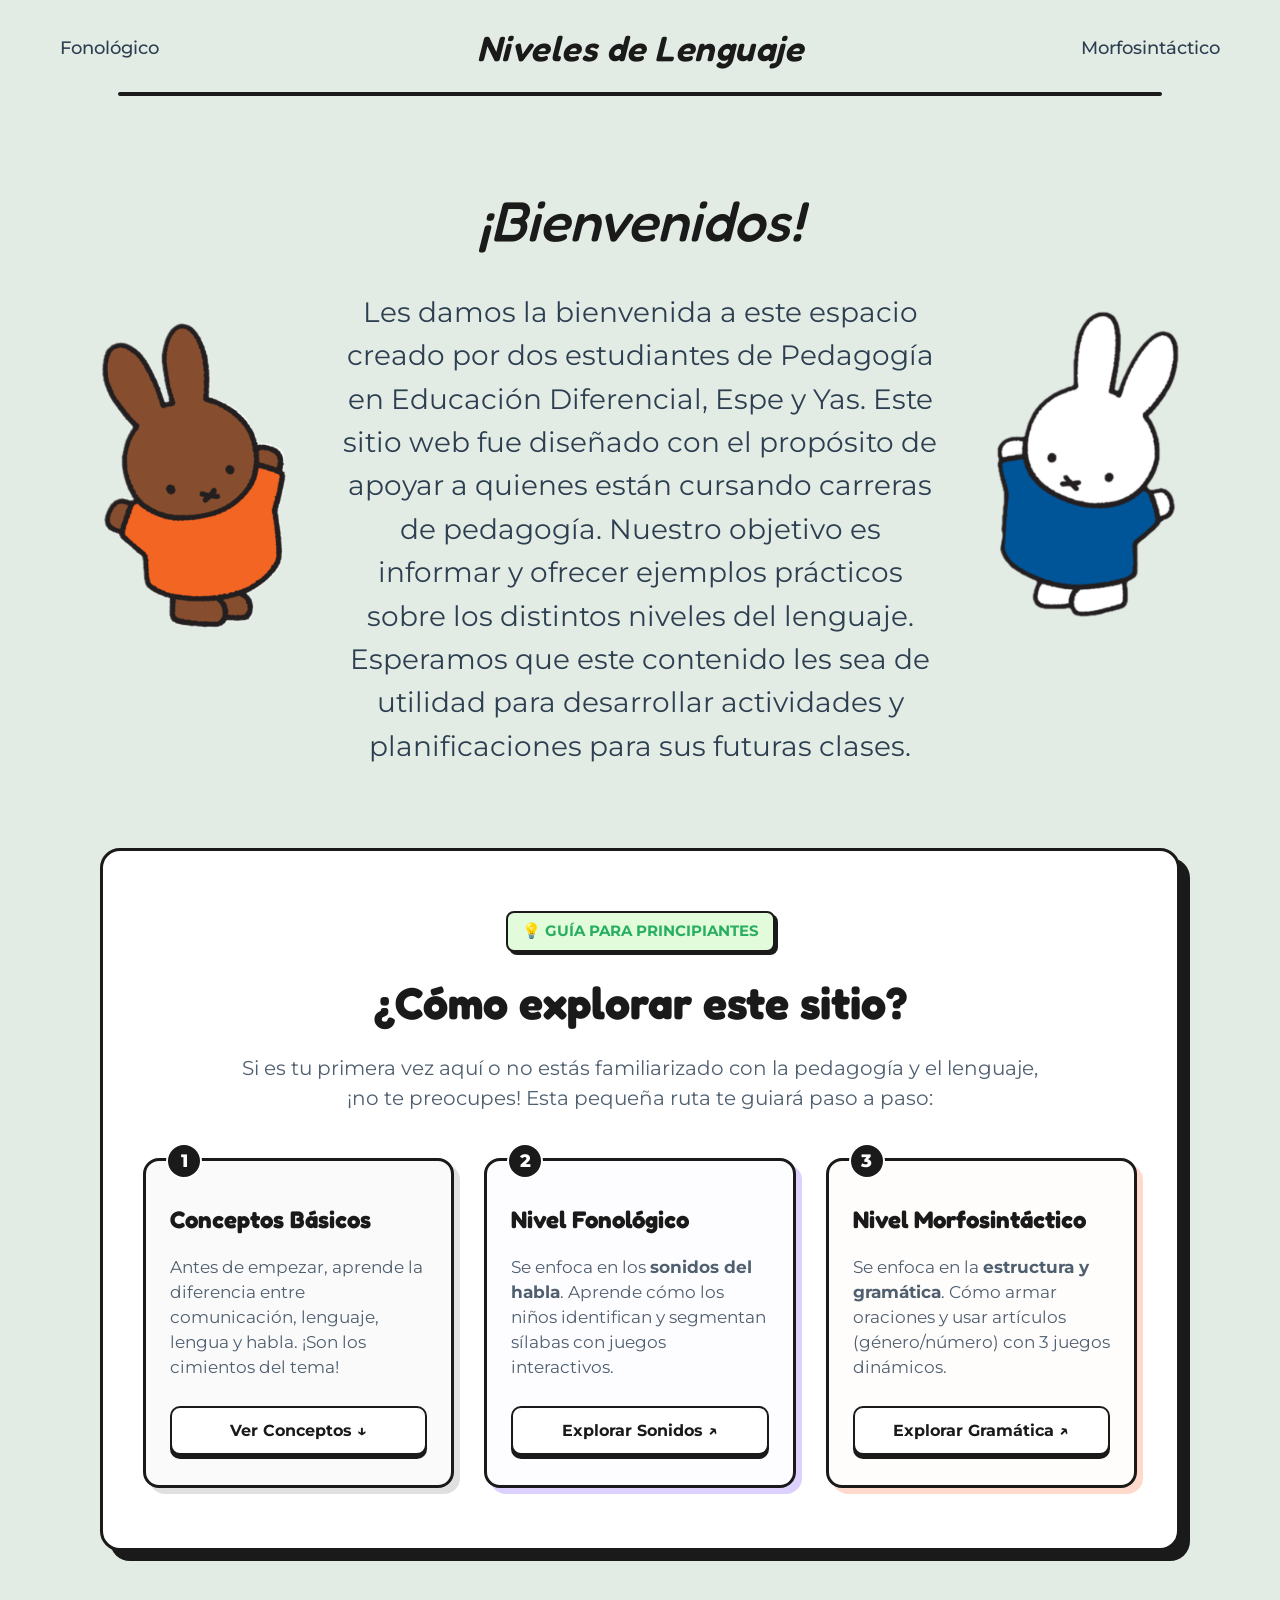
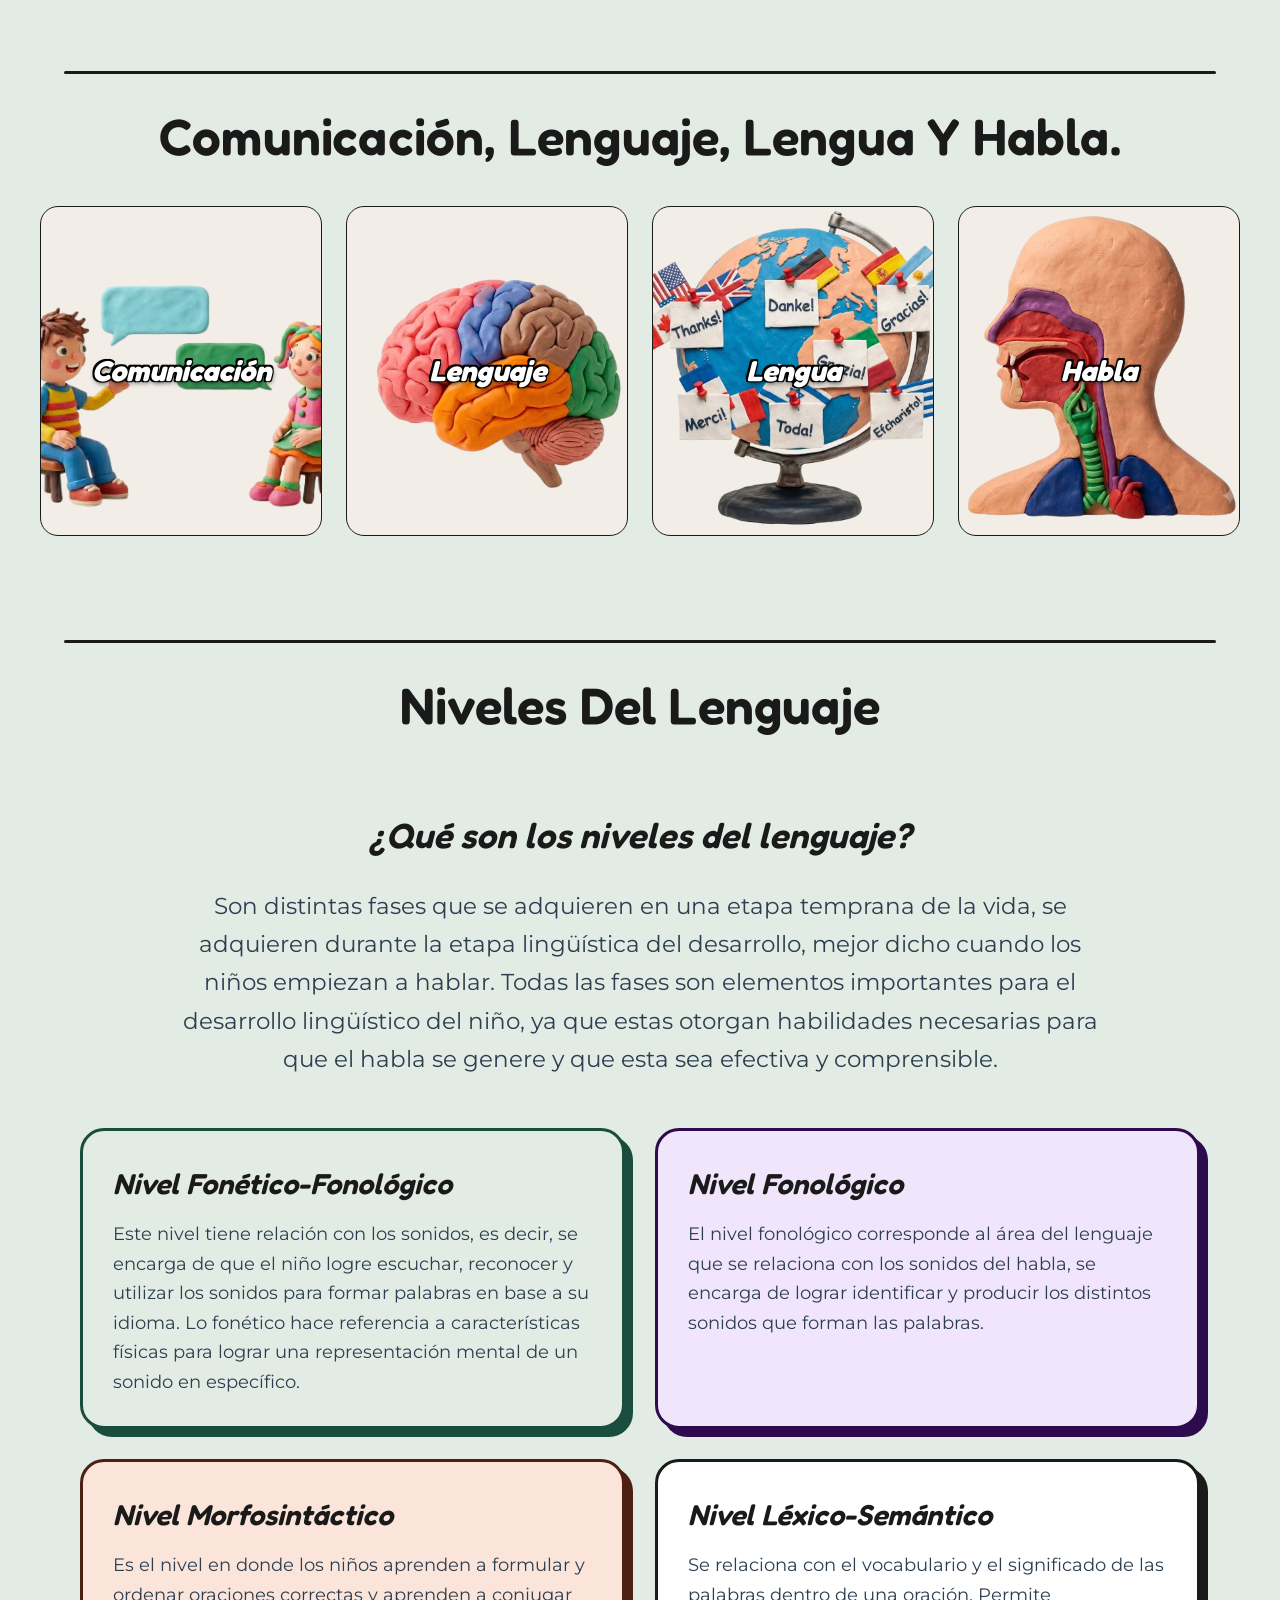
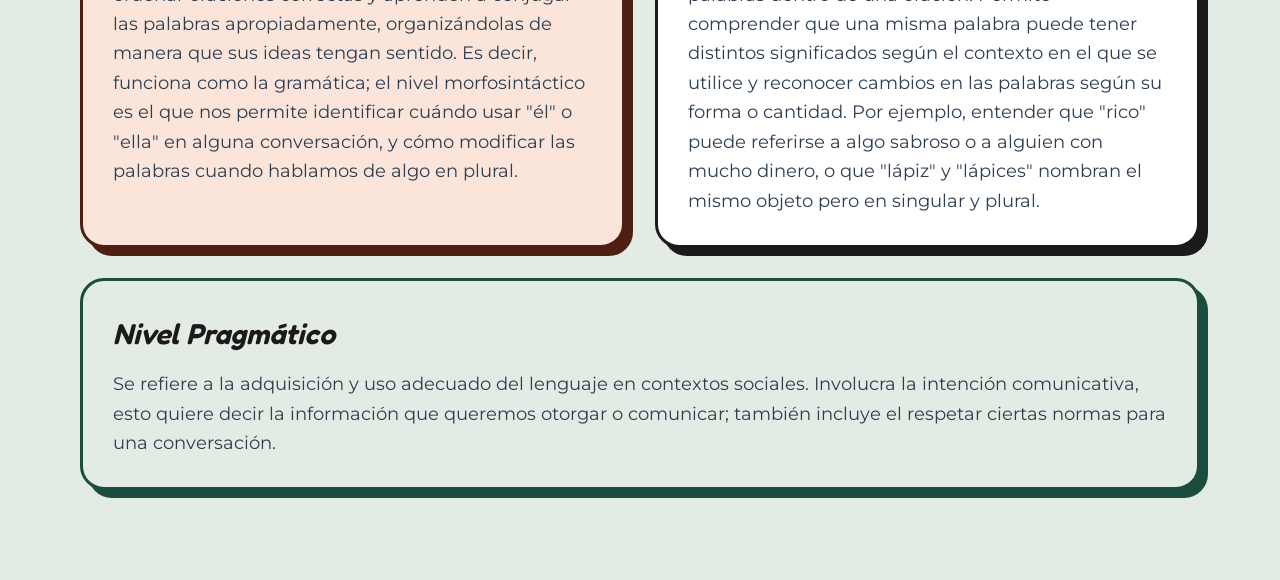
==== index.html @ 04588433 "Initial commit: Reconstructed levels of language website with neobrutalist theme, interactive games," ====
<!DOCTYPE html>
<html lang="es">
<head>
    <meta charset="UTF-8">
    <meta name="viewport" content="width=device-width, initial-scale=1.0">
    <title>Niveles de Lenguaje</title>
    <link rel="stylesheet" href="styles.css">
</head>
<body>
    <!-- OVERLAY DE TRANSICIÓN CIRCULAR -->
    <div class="page-transition-overlay expanding" aria-hidden="true"></div>

    <!-- NAVBAR - APARECE EN TODAS LAS PÁGINAS -->
    <nav class="navbar">
        <div class="navbar-container">
            <a href="fonologico.html" class="navbar-link">Fonológico</a>
            <a href="index.html" class="navbar-title-link">
                <h1 class="navbar-title">Niveles de Lenguaje</h1>
            </a>
            <a href="morfosintactico.html" class="navbar-link">Morfosintáctico</a>
        </div>
        <div class="navbar-line"></div>
    </nav>

    <!-- CONTENIDO PRINCIPAL -->
    <main class="main-content">
        <!-- SECCIÓN DE BIENVENIDA -->
        <section class="welcome-section">
            <img src="img1.png" alt="Imagen 1" class="welcome-image img-left">

            <div class="welcome-content">
                <h2 class="welcome-title">¡Bienvenidos!</h2>
                <p class="welcome-text">
                    Les damos la bienvenida a este espacio creado por dos estudiantes de Pedagogía en Educación Diferencial, Espe y Yas. Este sitio web fue diseñado con el propósito de apoyar a quienes están cursando carreras de pedagogía. Nuestro objetivo es informar y ofrecer ejemplos prácticos sobre los distintos niveles del lenguaje. Esperamos que este contenido les sea de utilidad para desarrollar actividades y planificaciones para sus futuras clases.
                </p>
            </div>

            <img src="img2.png" alt="Imagen 2" class="welcome-image img-right">
        </section>

        <!-- GUÍA DE INICIO RÁPIDO (ÍNDICE APTO PARA PRINCIPIANTES) -->
        <section class="quick-guide-section" aria-label="Guía de inicio rápido">
            <div class="guide-header">
                <span class="guide-badge">💡 GUÍA PARA PRINCIPIANTES</span>
                <h2 class="guide-title">¿Cómo explorar este sitio?</h2>
                <p class="guide-subtitle">Si es tu primera vez aquí o no estás familiarizado con la pedagogía y el lenguaje, ¡no te preocupes! Esta pequeña ruta te guiará paso a paso:</p>
            </div>
            <div class="guide-cards-grid">
                <!-- Paso 1 -->
                <div class="guide-card-item step-1">
                    <div class="guide-step-num">1</div>
                    <h3 class="guide-card-title">Conceptos Básicos</h3>
                    <p class="guide-card-desc">Antes de empezar, aprende la diferencia entre comunicación, lenguaje, lengua y habla. ¡Son los cimientos del tema!</p>
                    <a href="#conceptos-basicos" class="guide-card-btn">Ver Conceptos ↓</a>
                </div>
                <!-- Paso 2 -->
                <div class="guide-card-item step-2">
                    <div class="guide-step-num">2</div>
                    <h3 class="guide-card-title">Nivel Fonológico</h3>
                    <p class="guide-card-desc">Se enfoca en los <strong>sonidos del habla</strong>. Aprende cómo los niños identifican y segmentan sílabas con juegos interactivos.</p>
                    <a href="fonologico.html" class="guide-card-btn">Explorar Sonidos ↗</a>
                </div>
                <!-- Paso 3 -->
                <div class="guide-card-item step-3">
                    <div class="guide-step-num">3</div>
                    <h3 class="guide-card-title">Nivel Morfosintáctico</h3>
                    <p class="guide-card-desc">Se enfoca en la <strong>estructura y gramática</strong>. Cómo armar oraciones y usar artículos (género/número) con 3 juegos dinámicos.</p>
                    <a href="morfosintactico.html" class="guide-card-btn">Explorar Gramática ↗</a>
                </div>
            </div>
        </section>

        <section class="intro-block" id="conceptos-basicos">
            <div class="welcome-separator" aria-hidden="true"></div>
            <h2 class="intro-title">Comunicación, lenguaje, lengua y habla.</h2>
        </section>

        <section class="topics-section" aria-label="Tarjetas de contenidos">
            <article class="topic-card">
                <div class="topic-card-inner">
                    <div class="topic-card-front">
                        <img src="img/Tarjetas/ninos-hablando.png" alt="Comunicación" class="topic-card-image">
                        <h3 class="topic-card-title">Comunicación</h3>
                    </div>
                    <div class="topic-card-back">
                        <h3 class="topic-card-title-back">Comunicación</h3>
                        <p class="topic-card-text">Proceso en el que un emisor traspasa un mensaje que debe ser interpretado por un receptor.</p>
                    </div>
                </div>
            </article>

            <article class="topic-card">
                <div class="topic-card-inner">
                    <div class="topic-card-front">
                        <img src="img/Tarjetas/cerebro.png" alt="Lenguaje" class="topic-card-image">
                        <h3 class="topic-card-title">Lenguaje</h3>
                    </div>
                    <div class="topic-card-back">
                        <h3 class="topic-card-title-back">Lenguaje</h3>
                        <p class="topic-card-text">Habilidad cognitiva del ser humano que permite expresar ideas, emociones y sentimientos.</p>
                    </div>
                </div>
            </article>

            <article class="topic-card">
                <div class="topic-card-inner">
                    <div class="topic-card-front">
                        <img src="img/Tarjetas/mundo-con-idiomas.png" alt="Lengua" class="topic-card-image">
                        <h3 class="topic-card-title">Lengua</h3>
                    </div>
                    <div class="topic-card-back">
                        <h3 class="topic-card-title-back">Lengua</h3>
                        <p class="topic-card-text">Idioma o sistema de signos que permite comunicarnos según el contexto en que vivimos.</p>
                    </div>
                </div>
            </article>

            <article class="topic-card">
                <div class="topic-card-inner">
                    <div class="topic-card-front">
                        <img src="img/Tarjetas/anatomia-del-habla.png" alt="Habla" class="topic-card-image">
                        <h3 class="topic-card-title">Habla</h3>
                    </div>
                    <div class="topic-card-back">
                        <h3 class="topic-card-title-back">Habla</h3>
                        <p class="topic-card-text">Acto motor que incluye tono de voz, articulación, respiración y otras funciones para comunicarse.</p>
                    </div>
                </div>
            </article>
        </section>

        <!-- SECCIÓN DE NIVELES DEL LENGUAJE -->
        <section class="intro-block">
            <div class="welcome-separator" aria-hidden="true"></div>
            <h2 class="intro-title">Niveles del lenguaje</h2>
        </section>

        <section class="levels-intro-section">
            <div class="levels-intro-content">
                <h3 class="levels-subtitle">¿Qué son los niveles del lenguaje?</h3>
                <p class="levels-text">
                    Son distintas fases que se adquieren en una etapa temprana de la vida, se adquieren durante la etapa lingüística del desarrollo, mejor dicho cuando los niños empiezan a hablar. Todas las fases son elementos importantes para el desarrollo lingüístico del niño, ya que estas otorgan habilidades necesarias para que el habla se genere y que esta sea efectiva y comprensible.
                </p>
            </div>
        </section>

        <!-- CONTENEDOR DE DETALLE DE NIVELES DEL LENGUAJE -->
        <section class="levels-container">
            <!-- Bloque 1: Fonético-Fonológico (Izquierda) -->
            <article class="level-block theme-green-card">
                <h4 class="level-title">Nivel Fonético-Fonológico</h4>
                <p class="level-description">
                    Este nivel tiene relación con los sonidos, es decir, se encarga de que el niño logre escuchar, reconocer y utilizar los sonidos para formar palabras en base a su idioma. Lo fonético hace referencia a características físicas para lograr una representación mental de un sonido en específico.
                </p>
            </article>

            <!-- Bloque 2: Fonológico (Izquierda) -->
            <article class="level-block theme-purple-card">
                <h4 class="level-title">Nivel Fonológico</h4>
                <p class="level-description">
                    El nivel fonológico corresponde al área del lenguaje que se relaciona con los sonidos del habla, se encarga de lograr identificar y producir los distintos sonidos que forman las palabras.
                </p>
            </article>

            <!-- Bloque 3: Morfosintáctico (Derecha) -->
            <article class="level-block theme-terracotta-card">
                <h4 class="level-title">Nivel Morfosintáctico</h4>
                <p class="level-description">
                    Es el nivel en donde los niños aprenden a formular y ordenar oraciones correctas y aprenden a conjugar las palabras apropiadamente, organizándolas de manera que sus ideas tengan sentido. Es decir, funciona como la gramática; el nivel morfosintáctico es el que nos permite identificar cuándo usar "él" o "ella" en alguna conversación, y cómo modificar las palabras cuando hablamos de algo en plural.
                </p>
            </article>

            <!-- Bloque 4: Léxico-Semántico (Derecha) -->
            <article class="level-block">
                <h4 class="level-title">Nivel Léxico-Semántico</h4>
                <p class="level-description">
                    Se relaciona con el vocabulario y el significado de las palabras dentro de una oración. Permite comprender que una misma palabra puede tener distintos significados según el contexto en el que se utilice y reconocer cambios en las palabras según su forma o cantidad. Por ejemplo, entender que "rico" puede referirse a algo sabroso o a alguien con mucho dinero, o que "lápiz" y "lápices" nombran el mismo objeto pero en singular y plural.
                </p>
            </article>

            <!-- Bloque 5: Pragmático (Centro) -->
            <article class="level-block center theme-green-card">
                <h4 class="level-title">Nivel Pragmático</h4>
                <p class="level-description">
                    Se refiere a la adquisición y uso adecuado del lenguaje en contextos sociales. Involucra la intención comunicativa, esto quiere decir la información que queremos otorgar o comunicar; también incluye el respetar ciertas normas para una conversación.
                </p>
            </article>
        </section>
    </main>

    <script src="script.js"></script>
</body>
</html>
---- styles.css ----
/* ===== ESTILOS GENERALES ===== */
@import url('https://fonts.googleapis.com/css2?family=Comic+Neue:wght@400;700&family=Fredoka:wght@400;500;600;700&family=Montserrat:wght@400;500;600;700&display=swap');

* {
    margin: 0;
    padding: 0;
    box-sizing: border-box;
}

body {
    font-family: 'Montserrat', sans-serif;
    background-color: #f5f1eb;
    color: #2c3e50;
    line-height: 1.6;
    transition: background-color 0.8s ease; /* Transición suave de fondo */
    overflow-x: hidden; /* Evitar scroll horizontal accidental */
}

/* --- FUENTE DE TÍTULOS PERSONALIZADA --- */
h1, h2, h3, h4, h5, h6,
.navbar-title,
.welcome-title,
.intro-title,
.levels-subtitle,
.level-title,
.activity-section-title,
.game-title,
.striped-header h2,
.transition-text,
.topic-card-title,
.topic-card-title-back {
    font-family: 'Fredoka', 'Comic Neue', 'Montserrat', sans-serif;
}

body.green-theme {
    background-color: #e3ece4; /* Tono verde salvia muy suave y premium */
}

/* ===== NAVBAR - APARECE EN TODAS LAS PÁGINAS ===== */
.navbar {
    background-color: #f5f1eb;
    padding: 20px 60px 0 60px;
    position: sticky;
    top: 0;
    z-index: 1000;
    transition: background-color 0.8s ease; /* Transición suave para la navbar fija */
}

body.green-theme .navbar {
    background-color: #e3ece4; /* La navbar se mimetiza con el nuevo fondo */
}

.navbar-container {
    display: flex;
    justify-content: space-between;
    align-items: center;
    max-width: 1200px;
    margin: 0 auto;
    width: 100%;
    padding-bottom: 16px;
}

/* Forzar que el título esté perfectamente centrado en el medio de la pantalla */
.navbar-container > a:nth-of-type(1) {
    width: 200px;
    text-align: left;
}

.navbar-container > a:nth-of-type(3) {
    width: 200px;
    text-align: right;
}

.navbar-title-link {
    text-decoration: none;
    color: inherit;
    flex-grow: 1;
    text-align: center;
}

.navbar-title {
    font-size: 2.2rem;
    font-style: italic;
    font-weight: 600;
    color: #1a1a1a;
    letter-spacing: 0.5px;
    margin-bottom: 0;
    display: inline-block;
}

.navbar-link {
    font-size: 1.15rem;
    font-weight: 500;
    color: #2c3e50;
    text-decoration: none;
    position: relative;
    padding: 5px 0;
    transition: color 0.3s ease;
}

.navbar-link:hover {
    color: #1a1a1a;
}

/* Animación de subrayado al pasar el cursor */
.navbar-link::after {
    content: '';
    position: absolute;
    width: 100%;
    transform: scaleX(0);
    height: 2px;
    bottom: 0;
    left: 0;
    background-color: #1a1a1a;
    transform-origin: bottom right;
    transition: transform 0.25s ease-out;
}

.navbar-link:hover::after {
    transform: scaleX(1);
    transform-origin: bottom left;
}

.navbar-line {
    width: 90%;
    height: 4px;
    background-color: #1a1a1a;
    margin: 0 auto;
    border-radius: 10px;
}

/* ===== CONTENIDO PRINCIPAL ===== */
.main-content {
    min-height: calc(100vh - 150px);
    padding: 40px;
}

/* ===== SECCIÓN DE BIENVENIDA ===== */
.welcome-section {
    display: flex;
    gap: 40px;
    align-items: center;
    justify-content: space-between;
    padding: 40px;
    border-radius: 8px;
}

.welcome-image {
    width: 220px;
    height: 340px;
    object-fit: cover;
    flex-shrink: 0;
}

.img-left {
    order: 1;
}

.img-right {
    order: 3;
}

.welcome-content {
    flex: 1;
    order: 2;
    text-align: justify;
}

.welcome-title {
    font-size: 3.5rem;
    font-style: italic;
    font-weight: 500;
    color: #1a1a1a;
    margin-bottom: 25px;
    text-align: center;
}

.welcome-text {
    font-size: 1.75rem;
    color: #2c3e50;
    line-height: 1.55;
    text-align: center;
    font-weight: 400;
}

/* ===== GUÍA DE INICIO RÁPIDO (ÍNDICE) ===== */
.quick-guide-section {
    padding: 60px 40px;
    background: #ffffff;
    border: 3.5px solid #1a1a1a;
    border-radius: 20px;
    box-shadow: 10px 10px 0px #1a1a1a;
    margin: 40px auto;
    max-width: 1200px;
    width: 90%;
    box-sizing: border-box;
}

.guide-header {
    text-align: center;
    margin-bottom: 45px;
}

.guide-badge {
    display: inline-block;
    padding: 6px 14px;
    background: #e2fcdb;
    color: #27ae60;
    border: 2.5px solid #1a1a1a;
    font-weight: 700;
    font-size: 0.95rem;
    border-radius: 8px;
    margin-bottom: 15px;
    box-shadow: 3px 3px 0px #1a1a1a;
}

.guide-title {
    font-family: 'Fredoka', sans-serif;
    font-size: 2.8rem;
    color: #1a1a1a;
    margin: 0 0 15px 0;
}

.guide-subtitle {
    font-size: 1.25rem;
    color: #4f5f6f;
    max-width: 800px;
    margin: 0 auto;
    line-height: 1.5;
}

.guide-cards-grid {
    display: grid;
    grid-template-columns: repeat(auto-fit, minmax(280px, 1fr));
    gap: 30px;
}

.guide-card-item {
    background: #ffffff;
    border: 3px solid #1a1a1a;
    border-radius: 16px;
    padding: 30px 24px;
    display: flex;
    flex-direction: column;
    position: relative;
    transition: all 0.2s ease;
    box-sizing: border-box;
}

/* Colores neobrutalistas suaves para cada tarjeta */
.guide-card-item.step-1 {
    box-shadow: 6px 6px 0px #e0e0e0;
    background: #fafafa;
}
.guide-card-item.step-1:hover {
    transform: translate(-3px, -3px);
    box-shadow: 9px 9px 0px #1a1a1a;
}

.guide-card-item.step-2 {
    box-shadow: 6px 6px 0px #dcd0ff; /* Morado claro */
    background: #fdfcff;
}
.guide-card-item.step-2:hover {
    transform: translate(-3px, -3px);
    box-shadow: 9px 9px 0px #8060ff;
}

.guide-card-item.step-3 {
    box-shadow: 6px 6px 0px #ffd9cb; /* Terracota claro */
    background: #fffdfc;
}
.guide-card-item.step-3:hover {
    transform: translate(-3px, -3px);
    box-shadow: 9px 9px 0px #ff6b3b;
}

.guide-step-num {
    position: absolute;
    top: -18px;
    left: 20px;
    width: 36px;
    height: 36px;
    background: #1a1a1a;
    color: #ffffff;
    border-radius: 50%;
    display: flex;
    align-items: center;
    justify-content: center;
    font-weight: 800;
    font-size: 1.1rem;
    border: 2px solid #ffffff;
}

.guide-card-title {
    font-family: 'Fredoka', sans-serif;
    font-size: 1.5rem;
    color: #1a1a1a;
    margin: 10px 0 15px 0;
}

.guide-card-desc {
    font-size: 1.05rem;
    color: #4f5f6f;
    line-height: 1.5;
    margin-bottom: 25px;
    flex-grow: 1;
}

.guide-card-btn {
    display: inline-block;
    padding: 10px 20px;
    border: 2px solid #1a1a1a;
    border-radius: 10px;
    background: #ffffff;
    color: #1a1a1a;
    font-weight: 700;
    text-decoration: none;
    text-align: center;
    box-shadow: 0 4px 0 #1a1a1a;
    transition: all 0.15s;
    user-select: none;
}

.guide-card-btn:hover {
    transform: translateY(2px);
    box-shadow: 0 2px 0 #1a1a1a;
}

.guide-card-btn:active {
    transform: translateY(4px);
    box-shadow: none;
}

/* Media Query para pantallas pequeñas */
@media (max-width: 768px) {
    .guide-cards-grid {
        grid-template-columns: 1fr;
        gap: 40px;
    }
    .quick-guide-section {
        padding: 40px 20px;
    }
}

/* --- SEPARADOR Y TÍTULO INTRODUCTORIO --- */
.welcome-separator {
    width: 96%;
    max-width: 1200px;
    height: 3px;
    background-color: #1a1a1a;
    margin: 64px auto 36px auto;
    border-radius: 10px;
}

.intro-title {
    font-size: 3.2rem;
    text-align: center;
    margin: 0 auto;
    font-weight: 600;
    color: #1a1a1a;
    text-transform: capitalize;
    line-height: 1.05;
    letter-spacing: 0.2px;
    max-width: 1200px;
    padding: 0 12px;
}

@media (max-width: 768px) {
    .intro-title {
        font-size: 2rem;
    }
}

@media (max-width: 480px) {
    .intro-title {
        font-size: 1.6rem;
    }
}

/* --- BLOQUE INTRODUCTORIO (SEPARADOR + TÍTULO) --- */
.intro-block {
    display: block;
    padding-top: 16px;
    padding-bottom: 34px;
    text-align: center;
}

/* ===== TARJETAS TEMÁTICAS ===== */
.topics-section {
    display: grid;
    grid-template-columns: repeat(4, minmax(0, 1fr));
    gap: 24px;
    padding: 8px 0 24px;
}

.topic-card {
    background: transparent;
    perspective: 1000px;
    height: 330px; /* Altura fija aumentada para las tarjetas 3D */
}

.topic-card-inner {
    position: relative;
    width: 100%;
    height: 100%;
    text-align: center;
    transition: transform 0.6s cubic-bezier(0.4, 0, 0.2, 1);
    transform-style: preserve-3d;
    cursor: pointer;
}

.topic-card:hover .topic-card-inner {
    transform: rotateY(180deg);
}

.topic-card-front, .topic-card-back {
    position: absolute;
    top: 0;
    left: 0;
    width: 100%;
    height: 100%;
    -webkit-backface-visibility: hidden;
    backface-visibility: hidden;
    border-radius: 18px;
    overflow: hidden;
    display: flex;
    flex-direction: column;
    border: 1px solid #1a1a1a; /* Finito borde negro */
}

.topic-card-front {
    background: #f2eee7;
    position: relative;
}

.topic-card-back {
    background: #2c3e50; /* Color oscuro que contrasta para la parte trasera */
    color: #f5f1eb;
    transform: rotateY(180deg);
    justify-content: center;
    align-items: center;
    padding: 24px;
}

.topic-card-image {
    width: 100%;
    height: 100%;
    object-fit: cover;
    display: block;
}

.topic-card-title {
    position: absolute;
    top: 50%;
    left: 0;
    transform: translateY(-50%);
    width: 100%;
    font-size: 1.8rem;
    font-style: italic;
    text-align: center;
    color: #ffffff;
    padding: 0 15px;
    margin: 0;
    z-index: 2;
    text-shadow: 
        -1.5px -1.5px 0 #000,  
         1.5px -1.5px 0 #000,
        -1.5px  1.5px 0 #000,
         1.5px  1.5px 0 #000,
         0px 2px 5px rgba(0, 0, 0, 0.7);
    pointer-events: none;
}

.topic-card-title-back {
    font-size: 1.6rem;
    font-style: italic;
    text-align: center;
    color: #f2eee7;
    margin-bottom: 12px;
}

.topic-card-text {
    font-size: 1rem;
    line-height: 1.6;
    text-align: center;
    color: #e5dfd5;
    padding: 0;
}

/* ===== SECCIÓN NIVELES DEL LENGUAJE ===== */
.levels-intro-section {
    padding: 0 40px;
    margin: 40px auto 20px auto;
    max-width: 1200px;
    text-align: center;
}

.levels-subtitle {
    font-size: 2.2rem;
    font-style: italic;
    font-weight: 600;
    color: #1a1a1a;
    margin-bottom: 24px;
}

.levels-text {
    font-size: 1.45rem;
    color: #2c3e50;
    line-height: 1.65;
    max-width: 950px;
    margin: 0 auto;
    font-weight: 400;
}

/* ===== CONTENEDOR DE NIVELES DEL LENGUAJE ===== */
.levels-container {
    display: flex;
    flex-direction: column;
    gap: 40px;
    max-width: 1200px;
    margin: 40px auto;
    padding: 0 40px;
}

.level-block {
    width: 65%; /* Da sensación de cascada al no ocupar todo el ancho */
    background: transparent;
    padding: 10px 0;
    box-sizing: border-box;
}

/* Alineación izquierda para los primeros dos bloques */
.level-block.left {
    margin-right: auto;
    margin-left: 0;
    text-align: left;
    border-left: 3px solid #1a1a1a; /* Borde izquierdo de anclaje */
    padding-left: 24px;
}

/* Alineación derecha para los siguientes dos bloques */
.level-block.right {
    margin-left: auto;
    margin-right: 0;
    text-align: right;
    border-right: 3px solid #1a1a1a; /* Borde derecho de anclaje */
    padding-right: 24px;
}

/* Nivel pragmático al final y centrado */
.level-block.center {
    width: 75%;
    margin: 0 auto;
    text-align: center;
    border-bottom: 3px solid #1a1a1a;
    padding-bottom: 24px;
}

.level-title {
    font-size: 1.8rem;
    font-style: italic;
    font-weight: 600;
    color: #1a1a1a;
    margin-bottom: 12px;
}

.level-description {
    font-size: 1.15rem;
    color: #2c3e50;
    line-height: 1.6;
}

/* ===== OVERLAY DE TRANSICIÓN CIRCULAR ===== */
.page-transition-overlay {
    position: fixed;
    top: 0;
    left: 0;
    width: 100vw;
    height: 100vh;
    background-color: #f5f1eb; /* Fondo por defecto */
    z-index: 9999;
    pointer-events: none;
    clip-path: circle(0% at var(--ripple-x, 50%) var(--ripple-y, 50%));
    transition: clip-path 0.85s cubic-bezier(0.76, 0, 0.24, 1), background-color 0.3s ease;
    display: flex;
    align-items: center;
    justify-content: center;
}

/* Anillo/Borde negro para la transición circular */
.page-transition-overlay::after {
    content: '';
    position: absolute;
    border: 8px solid #1a1a1a; /* Borde negro neobrutalista grueso */
    border-radius: 50%;
    pointer-events: none;
    box-sizing: border-box;
    width: 283vmax; /* Diámetro máximo para cubrir esquinas de cualquier pantalla */
    height: 283vmax;
    left: calc(var(--ripple-x, 50%) - 141.5vmax);
    top: calc(var(--ripple-y, 50%) - 141.5vmax);
    transform: scale(0);
    transition: transform 0.85s cubic-bezier(0.76, 0, 0.24, 1);
    z-index: 10000;
}

.page-transition-overlay.expanding {
    clip-path: circle(150% at var(--ripple-x, 50%) var(--ripple-y, 50%)) !important;
    pointer-events: all;
}
.page-transition-overlay.expanding::after {
    transform: scale(1) !important;
}

.page-transition-overlay.shrinking {
    clip-path: circle(0% at var(--ripple-x, 50%) var(--ripple-y, 50%)) !important;
    pointer-events: all;
}
.page-transition-overlay.shrinking::after {
    transform: scale(0) !important;
}

/* Texto de la Transición */
.transition-text {
    font-family: 'Montserrat', sans-serif;
    font-size: 3.8rem;
    font-style: italic;
    font-weight: 700;
    text-align: center;
    opacity: 0;
    transform: scale(0.85);
    transition: opacity 0.4s ease, transform 0.4s ease;
    pointer-events: none;
    user-select: none;
    letter-spacing: 1px;
}

.page-transition-overlay.expanding .transition-text {
    opacity: 1;
    transform: scale(1);
    transition-delay: 0.1s;
}

.page-transition-overlay.shrinking .transition-text {
    opacity: 0;
    transform: scale(0.95);
}

@media (max-width: 768px) {
    .transition-text {
        font-size: 2.6rem;
    }
}

/* ===== PALETAS DE COLOR - TEMAS DE PÁGINAS EXTRA ===== */

/* --- TEMA MORADO (Página Fonológica) --- */
body.purple-theme {
    background-color: #e0bbf6;
    color: #2d0b4e;
}

body.purple-theme .navbar {
    background-color: #e0bbf6;
}

body.purple-theme .navbar-title,
body.purple-theme .navbar-link {
    color: #2d0b4e;
}

body.purple-theme .navbar-link::after {
    background-color: #2d0b4e;
}

body.purple-theme .navbar-line,
body.purple-theme .welcome-separator,
body.purple-theme .level-block.left,
body.purple-theme .level-block.right,
body.purple-theme .level-block.center {
    background-color: #2d0b4e;
    border-color: #2d0b4e;
}

body.purple-theme .level-title,
body.purple-theme .levels-subtitle {
    color: #2d0b4e;
}

body.purple-theme .level-description,
body.purple-theme .levels-text {
    color: #4a2176;
}

/* --- TEMA TERRACOTA (Página Morfosintáctica) --- */
body.terracotta-theme {
    background-color: #f3cab8;
    color: #4e1f13;
}

body.terracotta-theme .navbar {
    background-color: #f3cab8;
}

body.terracotta-theme .navbar-title,
body.terracotta-theme .navbar-link {
    color: #4e1f13;
}

body.terracotta-theme .navbar-link::after {
    background-color: #4e1f13;
}

body.terracotta-theme .navbar-line,
body.terracotta-theme .welcome-separator,
body.terracotta-theme .level-block.left,
body.terracotta-theme .level-block.right,
body.terracotta-theme .level-block.center {
    background-color: #4e1f13;
    border-color: #4e1f13;
}

body.terracotta-theme .level-title,
body.terracotta-theme .levels-subtitle {
    color: #4e1f13;
}

body.terracotta-theme .level-description,
body.terracotta-theme .levels-text {
    color: #6a3427;
}

/* ===== SECCIÓN FONOLÓGICO Y JUEGOS ===== */

/* Cabecera a Rayas Verticales */
.striped-header-container {
    width: 100%;
    margin-top: -40px; /* Compensa el padding superior del main-content */
    margin-bottom: 50px;
    padding: 0;
}

.striped-header {
    width: 100%;
    min-height: 220px;
    background: repeating-linear-gradient(
        90deg,
        #f5e6ff,
        #f5e6ff 45px,
        #ffffff 45px,
        #ffffff 90px
    );
    display: flex;
    align-items: center;
    justify-content: center;
    border-bottom: 4px solid #2d0b4e;
    padding: 40px 20px;
    position: relative;
    box-shadow: inset 0 -10px 20px rgba(45, 11, 78, 0.05);
}

.striped-header h2 {
    font-family: 'Montserrat', sans-serif;
    font-size: clamp(2rem, 8vw, 4.5rem);
    font-style: italic;
    font-weight: 700;
    color: #2d0b4e;
    text-align: center;
    margin: 0;
    letter-spacing: 2px;
    text-shadow: 
        -2px -2px 0 #fff,  
         2px -2px 0 #fff,
        -2px  2px 0 #fff,
         2px  2px 0 #fff,
         0px 4px 10px rgba(45, 11, 78, 0.15);
}

/* Contenedor de Actividad y Rejilla de Columnas */
.activity-section {
    max-width: 1200px;
    margin: 0 auto 70px auto;
    padding: 0 20px;
}

.activity-section-title {
    font-size: 2.3rem;
    font-style: italic;
    font-weight: 600;
    text-align: center;
    margin-bottom: 35px;
    color: #2d0b4e;
    position: relative;
    display: inline-block;
    width: 100%;
}

.activity-content-grid {
    display: grid;
    grid-template-columns: 1.1fr 0.9fr;
    gap: 40px;
    align-items: start;
}

/* Ficha Pedagógica (Columna Izquierda) */
.activity-card-container {
    background: #ffffff;
    border: 3.5px solid #2d0b4e;
    border-radius: 24px;
    padding: 35px;
    box-shadow: 8px 8px 0px #2d0b4e;
    transition: transform 0.3s cubic-bezier(0.175, 0.885, 0.32, 1.275);
}

.activity-card-container:hover {
    transform: translate(-3px, -3px);
    box-shadow: 11px 11px 0px #2d0b4e;
}

/* Secciones de Fondo Morado Profundo (Alternantes) */
.dark-purple-section {
    background-color: #3e1269;
    color: #ffffff;
    padding: 60px 40px;
}

.dark-purple-section .activity-section {
    margin-bottom: 0;
}

.dark-purple-section .activity-section-title {
    color: #ffffff;
}

.dark-purple-section .activity-card-container {
    background: #2d0b4e;
    color: #ffffff;
    border-color: #ffffff;
    box-shadow: 8px 8px 0px #ffffff;
}

.dark-purple-section .activity-card-container:hover {
    box-shadow: 11px 11px 0px #ffffff;
}

/* Formateo de la lista de metadatos */
.metadata-list {
    list-style: none;
    display: flex;
    flex-direction: column;
    gap: 16px;
}

.metadata-item {
    font-size: 1.1rem;
    line-height: 1.55;
}

.metadata-label {
    font-weight: 700;
    color: inherit;
    margin-right: 6px;
}

.metadata-how-to {
    margin-top: 24px;
    padding-top: 20px;
    border-top: 2px dashed rgba(45, 11, 78, 0.15);
}

.dark-purple-section .metadata-how-to {
    border-top-color: rgba(255, 255, 255, 0.2);
}

.metadata-how-to-title {
    font-weight: 700;
    font-size: 1.25rem;
    margin-bottom: 10px;
    display: block;
}

/* Juegos / Actividades (Columna Derecha) */
.activity-games-column {
    display: flex;
    flex-direction: column;
    gap: 35px;
}

.game-card {
    background: #ffffff;
    border: 3.5px solid #2d0b4e;
    border-radius: 24px;
    padding: 28px;
    box-shadow: 8px 8px 0px #2d0b4e;
    display: flex;
    flex-direction: column;
    gap: 22px;
    transition: transform 0.3s cubic-bezier(0.175, 0.885, 0.32, 1.275);
    color: #2c3e50;
}

.game-card:hover {
    transform: translate(-3px, -3px);
    box-shadow: 11px 11px 0px #2d0b4e;
}

.dark-purple-section .game-card {
    border-color: #ffffff;
    box-shadow: 8px 8px 0px #ffffff;
}

.dark-purple-section .game-card:hover {
    box-shadow: 11px 11px 0px #ffffff;
}

.game-info {
    display: flex;
    flex-direction: column;
    gap: 8px;
}

.game-title {
    font-size: 1.45rem;
    font-weight: 700;
    color: #2d0b4e;
}

.game-description {
    font-size: 1rem;
    color: #555555;
    line-height: 1.45;
}

/* Estilos de Maquetas de Juegos CSS */

/* 1. Completar la Oración (Cloze) */
.mock-cloze-game {
    background: #fdfaf6;
    border: 2px solid #2d0b4e;
    border-radius: 16px;
    padding: 24px;
    display: flex;
    flex-direction: column;
    gap: 24px;
    box-shadow: inset 0 2px 6px rgba(0,0,0,0.05);
}

.cloze-sentence {
    font-size: 1.25rem;
    line-height: 2.2;
    color: #2c3e50;
    text-align: left;
}

.cloze-dropzone {
    display: inline-block;
    min-width: 90px;
    height: 36px;
    border-bottom: 3px solid #2d0b4e;
    margin: 0 6px;
    vertical-align: middle;
    text-align: center;
    line-height: 36px;
    font-weight: 700;
    color: #2d0b4e;
    transition: all 0.2s;
    cursor: pointer;
    background-color: rgba(45, 11, 78, 0.03);
    border-radius: 4px 4px 0 0;
}

.cloze-dropzone.hovered {
    background-color: #f1e5fc;
}

.cloze-dropzone.filled {
    border: 2.5px solid #2d0b4e;
    border-radius: 8px;
    background: #e0bbf6;
    line-height: 30px;
    padding: 0 10px;
    box-shadow: 0 2px 4px rgba(0,0,0,0.05);
}

.cloze-options {
    display: flex;
    justify-content: center;
    gap: 12px;
    flex-wrap: wrap;
    padding-top: 15px;
    border-top: 1px dashed rgba(45, 11, 78, 0.15);
}

.cloze-word {
    padding: 8px 18px;
    border-radius: 10px;
    border: 2.5px solid #2d0b4e;
    font-weight: 700;
    font-size: 1rem;
    cursor: pointer;
    transition: all 0.2s ease;
    color: #ffffff;
    box-shadow: 0 4px 0 #2d0b4e;
    user-select: none;
}

.cloze-word:hover {
    transform: translateY(-2px);
    box-shadow: 0 6px 0 #2d0b4e;
}

.cloze-word:active {
    transform: translateY(2px);
    box-shadow: 0 2px 0 #2d0b4e;
}

.cloze-word.word-blue { background-color: #2f80ed; }
.cloze-word.word-red { background-color: #eb5757; }
.cloze-word.word-orange { background-color: #f2994a; }
.cloze-word.word-green { background-color: #27ae60; }

.cloze-word.used {
    opacity: 0.25;
    cursor: not-allowed;
    transform: none !important;
    box-shadow: none !important;
}

/* Botón Reiniciar para Juegos */
/* Botón Reiniciar para Juegos */
.game-reset-btn {
    background: none;
    border: none;
    color: #2d0b4e;
    font-weight: 600;
    cursor: pointer;
    font-size: 0.9rem;
    display: inline-flex;
    align-items: center;
    gap: 5px;
    opacity: 0.8;
    transition: opacity 0.2s;
}

.game-reset-btn:hover {
    opacity: 1;
    text-decoration: underline;
}

/* Fila de controles de juego (Reiniciar y Siguiente) */
.game-controls-row {
    display: flex;
    align-items: center;
    justify-content: space-between;
    width: 100%;
    margin-top: 20px;
    gap: 15px;
}

/* Botón Siguiente Ejemplo Neobrutalista */
.game-next-btn {
    background-color: #27ae60;
    color: #ffffff;
    border: 3px solid #1a1a1a;
    border-radius: 8px;
    padding: 8px 16px;
    font-family: 'Fredoka', 'Comic Neue', sans-serif;
    font-weight: 700;
    font-size: 0.95rem;
    cursor: pointer;
    box-shadow: 3px 3px 0px #1a1a1a;
    transition: all 0.15s ease;
    display: inline-flex;
    align-items: center;
    gap: 6px;
}

.game-next-btn:hover {
    transform: translate(-2px, -2px);
    box-shadow: 5px 5px 0px #1a1a1a;
    background-color: #2ecc71;
}

.game-next-btn:active {
    transform: translate(2px, 2px);
    box-shadow: 1px 1px 0px #1a1a1a;
}

/* Cabecera de Niveles del Juego */
.game-level-header {
    display: flex;
    justify-content: flex-start;
    width: 100%;
    margin-bottom: 12px;
}

.game-level-indicator {
    background-color: #f5f1eb;
    border: 2px solid #1a1a1a;
    color: #1a1a1a;
    padding: 4px 12px;
    font-size: 0.85rem;
    font-weight: 700;
    border-radius: 20px;
    box-shadow: 2px 2px 0px #1a1a1a;
    display: inline-block;
}

/* Ilustraciones vectoriales de juegos (sa-quiz y secuencias) */
.sa-table-container {
    width: 80px;
    height: 60px;
    position: relative;
    margin: 10px auto;
}
.sa-table-top {
    width: 80px;
    height: 12px;
    background-color: #d35400;
    border: 3px solid #1a1a1a;
    border-radius: 4px;
}
.sa-table-leg {
    width: 8px;
    height: 38px;
    background-color: #a04000;
    border: 3px solid #1a1a1a;
    position: absolute;
    bottom: 0;
}
.sa-table-leg.leg-left { left: 10px; }
.sa-table-leg.leg-right { right: 10px; }

.sa-soup-container {
    width: 80px;
    height: 60px;
    position: relative;
    margin: 10px auto;
}
.sa-soup-bowl {
    width: 70px;
    height: 35px;
    background-color: #3498db;
    border: 3px solid #1a1a1a;
    border-bottom-left-radius: 35px;
    border-bottom-right-radius: 35px;
    position: absolute;
    bottom: 5px;
    left: 5px;
}
.sa-soup-steam {
    width: 4px;
    height: 15px;
    background-color: #7f8c8d;
    position: absolute;
    top: 5px;
    border-radius: 2px;
}
.sa-soup-steam.steam1 { left: 25px; animation: steam 1.5s infinite; }
.sa-soup-steam.steam2 { left: 38px; animation: steam 1.5s infinite 0.5s; }
.sa-soup-steam.steam3 { left: 51px; animation: steam 1.5s infinite 1s; }

@keyframes steam {
    0% { transform: translateY(0) scaleY(1); opacity: 0.5; }
    50% { transform: translateY(-5px) scaleY(1.2); opacity: 0.8; }
    100% { transform: translateY(-10px) scaleY(1); opacity: 0; }
}

.sequence-emoji-illustration {
    font-size: 3.5rem;
    height: 85px;
    display: flex;
    align-items: center;
    justify-content: center;
    background-color: #ffffff;
    border: 3px solid #1a1a1a;
    border-radius: 12px;
    box-shadow: 3px 3px 0px #1a1a1a;
    margin-bottom: 12px;
    user-select: none;
}

/* 2. Grid de Selección y Parlante (Quiz) */
.mock-quiz-grid {
    display: grid;
    grid-template-columns: repeat(2, 1fr);
    gap: 15px;
}

.quiz-button {
    padding: 16px 20px;
    border: 3px solid #2d0b4e;
    border-radius: 16px;
    font-size: 1.2rem;
    font-weight: 700;
    cursor: pointer;
    display: flex;
    align-items: center;
    justify-content: space-between;
    transition: all 0.25s cubic-bezier(0.175, 0.885, 0.32, 1.275);
    color: #ffffff;
    box-shadow: 0 4px 0 #2d0b4e;
    outline: none;
    user-select: none;
}

.quiz-button:hover {
    transform: translateY(-2px);
    box-shadow: 0 6px 0 #2d0b4e;
}

.quiz-button:active {
    transform: translateY(2px);
    box-shadow: 0 2px 0 #2d0b4e;
}

.quiz-button.blue { background-color: #2f80ed; }
.quiz-button.red { background-color: #eb5757; }
.quiz-button.orange { background-color: #f2994a; }
.quiz-button.green { background-color: #27ae60; }

.speaker-btn {
    background: rgba(255, 255, 255, 0.25);
    border: none;
    border-radius: 50%;
    width: 34px;
    height: 34px;
    display: flex;
    align-items: center;
    justify-content: center;
    cursor: pointer;
    color: white;
    transition: background 0.2s, transform 0.2s;
}

.speaker-btn:hover {
    background: rgba(255, 255, 255, 0.4);
    transform: scale(1.1);
}

.quiz-button.correct-pulse {
    animation: correctPulseAnim 0.5s ease 2 alternate;
    border-color: #27ae60;
    box-shadow: 0 4px 15px rgba(39, 174, 96, 0.5);
}

.quiz-button.incorrect-shake {
    animation: shakeAnim 0.4s ease;
    border-color: #eb5757;
}

@keyframes correctPulseAnim {
    0% { transform: scale(1); }
    100% { transform: scale(1.05); }
}

@keyframes shakeAnim {
    0%, 100% { transform: translateX(0); }
    20%, 60% { transform: translateX(-6px); }
    40%, 80% { transform: translateX(6px); }
}

/* 3. Escucha y selecciona (___sa) */
.mock-sa-game {
    background: #fdfaf6;
    border: 2px solid #2d0b4e;
    border-radius: 18px;
    padding: 24px;
    display: flex;
    flex-direction: column;
    align-items: center;
    gap: 22px;
}

.sa-display-card {
    display: flex;
    flex-direction: column;
    align-items: center;
    gap: 16px;
    position: relative;
    width: 100%;
}

.sa-speaker-main {
    font-size: 2.2rem;
    background: #e0bbf6;
    color: #2d0b4e;
    border: 2.5px solid #2d0b4e;
    width: 54px;
    height: 54px;
    border-radius: 50%;
    display: flex;
    align-items: center;
    justify-content: center;
    cursor: pointer;
    transition: all 0.2s;
    box-shadow: 0 3px 0 #2d0b4e;
}

.sa-speaker-main:hover {
    transform: scale(1.1);
    background-color: #c98eef;
}

.sa-speaker-main:active {
    transform: translateY(2px) scale(1.05);
    box-shadow: none;
}

.sa-speaker-main.speaking {
    animation: speakerWave 0.6s infinite alternate;
}

@keyframes speakerWave {
    0% { box-shadow: 0 0 0 0px rgba(224, 187, 246, 0.7); }
    100% { box-shadow: 0 0 0 12px rgba(224, 187, 246, 0); }
}

.sa-word-blank {
    font-size: 2.8rem;
    font-weight: 700;
    color: #2d0b4e;
    letter-spacing: 3px;
    font-family: 'Montserrat', sans-serif;
    margin-top: 10px;
}

/* Ilustración vectorial CSS de una casita */
.sa-house-container {
    width: 130px;
    height: 120px;
    position: relative;
    margin-bottom: 5px;
}

.sa-roof {
    width: 0;
    height: 0;
    border-left: 65px solid transparent;
    border-right: 65px solid transparent;
    border-bottom: 50px solid #eb5757;
    position: absolute;
    top: 0;
}

.sa-base {
    width: 110px;
    height: 70px;
    background: #f2c94c;
    position: absolute;
    bottom: 0;
    left: 10px;
    border-radius: 0 0 4px 4px;
}

.sa-door {
    width: 32px;
    height: 48px;
    background: #8b5a2b;
    position: absolute;
    bottom: 0;
    left: 49px;
    border-radius: 4px 4px 0 0;
}

.sa-door::after {
    content: '';
    width: 6px;
    height: 6px;
    background: #f2c94c;
    border-radius: 50%;
    position: absolute;
    top: 24px;
    right: 4px;
}

.sa-window {
    width: 24px;
    height: 24px;
    background: #56ccf2;
    position: absolute;
    top: 15px;
    border-radius: 4px;
    border: 2px solid #333;
}

.sa-window.win-left { left: 20px; }
.sa-window.win-right { right: 20px; }

.sa-options-grid {
    display: grid;
    grid-template-columns: repeat(2, 1fr);
    gap: 12px;
    width: 100%;
}

.sa-opt-btn {
    padding: 14px;
    border: 2.5px solid #2d0b4e;
    border-radius: 12px;
    font-size: 1.3rem;
    font-weight: 700;
    cursor: pointer;
    color: white;
    text-align: center;
    transition: all 0.2s;
    box-shadow: 0 4px 0 #2d0b4e;
    user-select: none;
}

.sa-opt-btn:hover {
    transform: translateY(-2px);
    box-shadow: 0 6px 0 #2d0b4e;
}

.sa-opt-btn:active {
    transform: translateY(2px);
    box-shadow: 0 2px 0 #2d0b4e;
}

.sa-opt-btn.blue { background-color: #2f80ed; }
.sa-opt-btn.red { background-color: #eb5757; }
.sa-opt-btn.orange { background-color: #f2994a; }
.sa-opt-btn.green { background-color: #27ae60; }

.sa-opt-btn.correct {
    background-color: #27ae60 !important;
    border-color: #27ae60 !important;
    box-shadow: 0 4px 0 #1e7e43 !important;
}

.sa-opt-btn.incorrect {
    background-color: #eb5757 !important;
    border-color: #eb5757 !important;
    box-shadow: 0 4px 0 #c23b3b !important;
    animation: shakeAnim 0.4s ease;
}

/* 4. Tablero de Memoria (Memory Match) */
.mock-memory-board {
    display: grid;
    grid-template-columns: repeat(3, 1fr);
    gap: 15px;
    perspective: 1000px;
    min-height: 240px;
}

.memory-tile {
    height: 110px;
    position: relative;
    transform-style: preserve-3d;
    transition: transform 0.5s cubic-bezier(0.175, 0.885, 0.32, 1.275);
    cursor: pointer;
    user-select: none;
}

.memory-tile.flipped {
    transform: rotateY(180deg);
}

.tile-front, .tile-back {
    position: absolute;
    width: 100%;
    height: 100%;
    backface-visibility: hidden;
    border-radius: 16px;
    border: 3px solid #2d0b4e;
    display: flex;
    flex-direction: column;
    align-items: center;
    justify-content: center;
    font-size: 1.8rem;
    font-weight: 700;
    box-shadow: 0 4px 0 #2d0b4e;
    transition: box-shadow 0.2s;
}

.tile-front {
    background: #e0bbf6;
    color: #2d0b4e;
}

.memory-tile:hover .tile-front {
    background: #d4a5ef;
}

.tile-back {
    background: #ffffff;
    color: #2d0b4e;
    transform: rotateY(180deg);
}

.tile-back.matched {
    background-color: #e2fcdb;
    border-color: #27ae60;
    color: #27ae60;
    box-shadow: 0 4px 0 #27ae60;
}

.tile-back.matched .tile-speaker {
    color: #27ae60;
}

.tile-butterfly-icon {
    font-size: 2.5rem;
    animation: flutter 0.8s ease-in-out infinite alternate;
}

@keyframes flutter {
    0% { transform: translateY(0) scaleX(1); }
    100% { transform: translateY(-4px) scaleX(0.85); }
}

.tile-speaker {
    position: absolute;
    top: 8px;
    right: 8px;
    font-size: 0.9rem;
    color: #888888;
}

/* 5. Educaplay & Aplauso de Sílabas */
.mock-educaplay-logo {
    background: #fcfcfc;
    border: 2.5px solid #2d0b4e;
    border-radius: 18px;
    padding: 28px;
    display: flex;
    flex-direction: column;
    align-items: center;
    gap: 18px;
    text-align: center;
    box-shadow: inset 0 2px 5px rgba(0,0,0,0.03);
}

.educaplay-banner {
    width: 100%;
    background: #ffffff;
    border: 3px solid #8cc63f;
    border-radius: 14px;
    padding: 18px;
    display: flex;
    flex-direction: column;
    justify-content: center;
    align-items: center;
    gap: 4px;
    box-shadow: 0 4px 10px rgba(140, 198, 63, 0.15);
}

.educaplay-text-logo {
    font-size: 2.4rem;
    font-weight: 800;
    color: #8cc63f;
    letter-spacing: -1.5px;
    font-family: system-ui, -apple-system, BlinkMacSystemFont, "Segoe UI", Roboto, sans-serif;
}

.educaplay-tagline {
    font-size: 0.8rem;
    color: #666;
    text-transform: uppercase;
    font-weight: 700;
    letter-spacing: 1px;
}

.educaplay-link-btn {
    display: inline-block;
    width: 100%;
    padding: 14px;
    background: #8cc63f;
    color: white;
    text-decoration: none;
    border-radius: 12px;
    font-weight: 700;
    font-size: 1.15rem;
    border: 2.5px solid #75aa30;
    box-shadow: 0 4px 0 #608d24;
    transition: all 0.1s ease;
    text-align: center;
}

.educaplay-link-btn:hover {
    transform: translateY(2px);
    box-shadow: 0 2px 0 #608d24;
}

.educaplay-link-btn:active {
    transform: translateY(4px);
    box-shadow: none;
}

body.terracotta-theme .mock-educaplay-logo {
    border-color: #4e1f13;
}

.dark-terracotta-section .mock-educaplay-logo {
    border-color: #ffffff;
    background: #4e1f13;
}

/* 6. Wordwall & Secondary Buttons */
.mock-wordwall-logo {
    background: #fcfcfc;
    border: 2.5px solid #4e1f13;
    border-radius: 18px;
    padding: 28px;
    display: flex;
    flex-direction: column;
    align-items: center;
    gap: 18px;
    text-align: center;
    box-shadow: inset 0 2px 5px rgba(0,0,0,0.03);
}

.dark-terracotta-section .mock-wordwall-logo {
    border-color: #ffffff;
    background: #4e1f13;
}

.wordwall-banner {
    width: 100%;
    background: #ffffff;
    border: 3px solid #1a73e8;
    border-radius: 14px;
    padding: 18px;
    display: flex;
    flex-direction: column;
    justify-content: center;
    align-items: center;
    gap: 4px;
    box-shadow: 0 4px 10px rgba(26, 115, 232, 0.15);
}

.wordwall-text-logo {
    font-size: 2.4rem;
    font-weight: 800;
    color: #1a73e8;
    letter-spacing: -1.5px;
    font-family: system-ui, -apple-system, BlinkMacSystemFont, "Segoe UI", Roboto, sans-serif;
}

.wordwall-tagline {
    font-size: 0.8rem;
    color: #666;
    text-transform: uppercase;
    font-weight: 700;
    letter-spacing: 1px;
}

.wordwall-link-btn {
    display: inline-block;
    width: 100%;
    padding: 14px;
    background: #1a73e8;
    color: white;
    text-decoration: none;
    border-radius: 12px;
    font-weight: 700;
    font-size: 1.15rem;
    border: 2.5px solid #155cb4;
    box-shadow: 0 4px 0 #0d3c75;
    transition: all 0.1s ease;
    text-align: center;
}

.wordwall-link-btn:hover {
    transform: translateY(2px);
    box-shadow: 0 2px 0 #0d3c75;
}

.wordwall-link-btn:active {
    transform: translateY(4px);
    box-shadow: none;
}

.game-secondary-btn {
    display: inline-flex;
    align-items: center;
    justify-content: center;
    gap: 6px;
    padding: 8px 16px;
    margin-top: 14px;
    border-radius: 10px;
    border: 2px solid #4e1f13;
    font-weight: 700;
    font-size: 0.95rem;
    cursor: pointer;
    background: #ffffff;
    color: #4e1f13;
    box-shadow: 0 3px 0 #4e1f13;
    text-decoration: none;
    transition: all 0.15s;
    user-select: none;
    width: auto;
    align-self: center;
}

.game-secondary-btn:hover {
    transform: translateY(-2px);
    box-shadow: 0 5px 0 #4e1f13;
}

.game-secondary-btn:active {
    transform: translateY(2px);
    box-shadow: 0 1px 0 #4e1f13;
}

.dark-terracotta-section .game-secondary-btn {
    border-color: #ffffff;
    background: #4e1f13;
    color: #ffffff;
    box-shadow: 0 3px 0 #ffffff;
}

.dark-terracotta-section .game-secondary-btn:hover {
    box-shadow: 0 5px 0 #ffffff;
}

.dark-terracotta-section .game-secondary-btn:active {
    box-shadow: 0 1px 0 #ffffff;
}

body.purple-theme .game-secondary-btn {
    border-color: #2d0b4e;
    color: #2d0b4e;
    box-shadow: 0 3px 0 #2d0b4e;
}

body.purple-theme .game-secondary-btn:hover {
    box-shadow: 0 5px 0 #2d0b4e;
}

body.purple-theme .game-secondary-btn:active {
    box-shadow: 0 1px 0 #2d0b4e;
}

.dark-purple-section .game-secondary-btn {
    border-color: #ffffff;
    background: #2d0b4e;
    color: #ffffff;
    box-shadow: 0 3px 0 #ffffff;
}

.dark-purple-section .game-secondary-btn:hover {
    box-shadow: 0 5px 0 #ffffff;
}

.dark-purple-section .game-secondary-btn:active {
    box-shadow: 0 1px 0 #ffffff;
}

/* Deletrear con Aplausos (Clapping) */
.mock-clapping {
    background: #fdfaf6;
    border: 2px solid #2d0b4e;
    border-radius: 18px;
    padding: 24px;
    display: flex;
    flex-direction: column;
    align-items: center;
    gap: 22px;
}

.clapping-display {
    width: 100%;
    display: flex;
    justify-content: space-between;
    gap: 20px;
    background: white;
    border: 2.5px solid #2d0b4e;
    border-radius: 14px;
    padding: 18px;
    box-shadow: inset 0 2px 6px rgba(0,0,0,0.05);
}

.clapping-notebook {
    flex: 1.1;
    border-left: 3px solid #e0bbf6;
    padding-left: 15px;
    display: flex;
    flex-direction: column;
    justify-content: center;
}

.clapping-notebook-title {
    font-size: 0.85rem;
    text-transform: uppercase;
    color: #999;
    font-weight: 700;
    letter-spacing: 0.5px;
}

.clapping-notebook-word {
    font-size: 1.45rem;
    font-weight: 700;
    color: #2d0b4e;
    margin-top: 4px;
}

.clapping-notebook-syllables {
    font-size: 1.3rem;
    margin-top: 12px;
    letter-spacing: 3px;
    color: #eb5757;
    min-height: 30px;
    font-weight: 700;
    display: flex;
    align-items: center;
}

.clapping-computer {
    flex: 0.9;
    display: flex;
    flex-direction: column;
    align-items: center;
    justify-content: center;
    border: 2.5px solid #d0d0d0;
    background: #f5f5f5;
    border-radius: 12px;
    padding: 10px;
    position: relative;
    box-shadow: 0 4px 6px rgba(0,0,0,0.05);
}

.clapping-screen {
    width: 100%;
    height: 75px;
    background: #2b2b2b;
    border-radius: 6px;
    display: flex;
    align-items: center;
    justify-content: center;
    color: #6fcf97;
    font-family: monospace;
    font-size: 0.9rem;
    font-weight: bold;
    text-align: center;
    padding: 6px;
    border: 2px solid #4f4f4f;
    box-shadow: inset 0 0 10px rgba(0,0,0,0.8);
}

.clapping-keyboard {
    width: 85%;
    height: 8px;
    background: #b0b0b0;
    border-radius: 0 0 6px 6px;
    margin-top: 3px;
    box-shadow: 0 2px 2px rgba(0,0,0,0.1);
}

.clapping-base {
    width: 35%;
    height: 12px;
    background: #c0c0c0;
}

.clapping-controls {
    display: flex;
    flex-direction: column;
    align-items: center;
    gap: 12px;
    width: 100%;
}

.clap-interactive-btn {
    width: 70px;
    height: 70px;
    border-radius: 50%;
    background: #e0bbf6;
    border: 3.5px solid #2d0b4e;
    display: flex;
    align-items: center;
    justify-content: center;
    font-size: 2.4rem;
    cursor: pointer;
    box-shadow: 0 5px 0 #2d0b4e;
    transition: all 0.1s ease;
    user-select: none;
}

.clap-interactive-btn:hover {
    transform: translateY(2px);
    box-shadow: 0 3px 0 #2d0b4e;
    background-color: #d4a5ef;
}

.clap-interactive-btn:active {
    transform: translateY(5px);
    box-shadow: none;
}

.clap-interactive-btn.clapped {
    animation: clapShake 0.15s ease-out;
}

@keyframes clapShake {
    0% { transform: scale(1) rotate(0deg); }
    50% { transform: scale(1.15) rotate(-10deg); }
    100% { transform: scale(1) rotate(0deg); }
}

.clap-feedback {
    font-size: 1.05rem;
    color: #2d0b4e;
    font-weight: 700;
    text-align: center;
    min-height: 24px;
}

.clapping-syllable-chips {
    display: flex;
    gap: 8px;
    margin-top: 10px;
    flex-wrap: wrap;
    justify-content: center;
}

.syllable-chip {
    padding: 6px 12px;
    background: #e0e0e0;
    border: 1.5px solid #ccc;
    border-radius: 8px;
    font-size: 0.95rem;
    font-weight: 700;
    color: #666;
    transition: all 0.2s;
}

.syllable-chip.active {
    background: #27ae60;
    color: white;
    border-color: #27ae60;
    box-shadow: 0 2px 4px rgba(39, 174, 96, 0.3);
}

/* ===== RESPONSIVE ===== */

/* --- TABLETS / LAPTOPS PEQUEÑOS (Hasta 1024px) --- */
@media (max-width: 1024px) {
    .topics-section {
        grid-template-columns: repeat(2, minmax(0, 1fr));
    }

    .welcome-image {
        width: 170px;
        height: 270px;
    }

    .welcome-title {
        font-size: 2.8rem;
    }

    .welcome-text {
        font-size: 1.4rem;
    }

    .levels-subtitle {
        font-size: 2rem;
    }

    .levels-text {
        font-size: 1.3rem;
    }

    .activity-content-grid {
        grid-template-columns: 1fr;
        gap: 30px;
    }
}

/* ===== SECCIÓN MORFOSINTÁCTICO Y JUEGOS ===== */

body.terracotta-theme .striped-header-container {
    width: 100%;
    margin-top: -40px;
    margin-bottom: 50px;
    padding: 0;
}

body.terracotta-theme .striped-header {
    width: 100%;
    min-height: 220px;
    background: repeating-linear-gradient(
        90deg,
        #fbe5da,
        #fbe5da 45px,
        #ffffff 45px,
        #ffffff 90px
    );
    display: flex;
    align-items: center;
    justify-content: center;
    border-bottom: 4px solid #4e1f13;
    padding: 40px 20px;
    position: relative;
    box-shadow: inset 0 -10px 20px rgba(78, 31, 19, 0.05);
}

body.terracotta-theme .striped-header h2 {
    font-family: 'Montserrat', sans-serif;
    font-size: clamp(2rem, 8vw, 4.5rem);
    font-style: italic;
    font-weight: 700;
    color: #4e1f13;
    text-align: center;
    margin: 0;
    letter-spacing: 2px;
    text-shadow: 
        -2px -2px 0 #fff,  
         2px -2px 0 #fff,
        -2px  2px 0 #fff,
         2px  2px 0 #fff,
         0px 4px 10px rgba(78, 31, 19, 0.15);
}

/* Fichas Terracota y Secciones Oscuras */
body.terracotta-theme .activity-card-container {
    border-color: #4e1f13;
    box-shadow: 8px 8px 0px #4e1f13;
}

body.terracotta-theme .activity-card-container:hover {
    transform: translate(-3px, -3px);
    box-shadow: 11px 11px 0px #4e1f13;
}

body.terracotta-theme .game-card {
    border-color: #4e1f13;
    box-shadow: 8px 8px 0px #4e1f13;
}

body.terracotta-theme .game-card:hover {
    transform: translate(-3px, -3px);
    box-shadow: 11px 11px 0px #4e1f13;
}

.dark-terracotta-section {
    background-color: #6a3427;
    color: #ffffff;
    padding: 60px 40px;
}

.dark-terracotta-section .activity-section {
    margin-bottom: 0;
}

.dark-terracotta-section .activity-section-title {
    color: #ffffff;
}

.dark-terracotta-section .activity-card-container {
    background: #4e1f13;
    color: #ffffff;
    border-color: #ffffff;
    box-shadow: 8px 8px 0px #ffffff;
}

.dark-terracotta-section .activity-card-container:hover {
    box-shadow: 11px 11px 0px #ffffff;
}

.dark-terracotta-section .game-card {
    border-color: #ffffff;
    box-shadow: 8px 8px 0px #ffffff;
}

.dark-terracotta-section .game-card:hover {
    box-shadow: 11px 11px 0px #ffffff;
}

/* 1. Juego de Concordancia */
.mock-concordance-game {
    background: #fdfaf6;
    border: 2.5px solid #4e1f13;
    border-radius: 18px;
    padding: 24px;
    display: flex;
    flex-direction: column;
    align-items: center;
    gap: 22px;
}

.concordance-display-card {
    display: flex;
    flex-direction: column;
    align-items: center;
    gap: 16px;
    width: 100%;
}

.concordance-noun {
    font-size: 2.5rem;
    font-weight: 700;
    color: #4e1f13;
    letter-spacing: 1px;
}

.concordance-phrase {
    font-size: 1.6rem;
    font-weight: 600;
    color: #555555;
    min-height: 40px;
    display: flex;
    align-items: center;
    justify-content: center;
    gap: 12px;
    background: #ffffff;
    width: 100%;
    padding: 12px;
    border: 2px solid #e0e0e0;
    border-radius: 10px;
}

.concordance-phrase span.article-slot {
    border-bottom: 3.5px solid #4e1f13;
    min-width: 70px;
    text-align: center;
    font-weight: 700;
    color: #4e1f13;
    display: inline-block;
    padding-bottom: 2px;
}

.concordance-grid {
    display: grid;
    grid-template-columns: repeat(2, 1fr);
    gap: 12px;
    width: 100%;
}

.concordance-btn {
    padding: 14px;
    border: 2.5px solid #4e1f13;
    border-radius: 12px;
    font-size: 1.3rem;
    font-weight: 700;
    cursor: pointer;
    text-align: center;
    background: #fbe5da;
    color: #4e1f13;
    box-shadow: 0 4px 0 #4e1f13;
    transition: all 0.2s;
    user-select: none;
}

.concordance-btn:hover {
    transform: translateY(-2px);
    box-shadow: 0 6px 0 #4e1f13;
}

.concordance-btn:active {
    transform: translateY(2px);
    box-shadow: 0 2px 0 #4e1f13;
}

.concordance-btn.correct {
    background-color: #27ae60 !important;
    border-color: #27ae60 !important;
    color: white !important;
    box-shadow: 0 4px 0 #1e7e43 !important;
}

.concordance-btn.incorrect {
    background-color: #eb5757 !important;
    border-color: #eb5757 !important;
    color: white !important;
    box-shadow: 0 4px 0 #c23b3b !important;
    animation: shakeAnim 0.4s ease;
}

/* 2. Ordenador de Sintaxis */
.mock-syntax-game {
    background: #fdfaf6;
    border: 2.5px solid #4e1f13;
    border-radius: 18px;
    padding: 24px;
    display: flex;
    flex-direction: column;
    gap: 22px;
}

.syntax-sentence-area {
    font-size: 1.3rem;
    min-height: 70px;
    border: 2.5px dashed rgba(78, 31, 19, 0.25);
    border-radius: 14px;
    padding: 15px;
    display: flex;
    flex-wrap: wrap;
    gap: 10px;
    align-items: center;
    justify-content: center;
    background: #ffffff;
    box-shadow: inset 0 2px 5px rgba(0,0,0,0.03);
}

.syntax-word-chip {
    padding: 8px 16px;
    border-radius: 10px;
    border: 2px solid #4e1f13;
    background: #fbe5da;
    color: #4e1f13;
    font-weight: 700;
    cursor: pointer;
    animation: popChip 0.2s ease-out;
}

.syntax-words-pool {
    display: flex;
    justify-content: center;
    gap: 12px;
    flex-wrap: wrap;
    margin-top: 10px;
    padding-top: 15px;
    border-top: 1px dashed rgba(78, 31, 19, 0.15);
}

.syntax-pool-word {
    padding: 10px 18px;
    border-radius: 12px;
    border: 2.5px solid #4e1f13;
    font-weight: 700;
    font-size: 1.05rem;
    cursor: pointer;
    background: white;
    color: #4e1f13;
    box-shadow: 0 4px 0 #4e1f13;
    transition: all 0.2s;
    user-select: none;
}

.syntax-pool-word:hover {
    transform: translateY(-2px);
    box-shadow: 0 6px 0 #4e1f13;
}

.syntax-pool-word:active {
    transform: translateY(2px);
    box-shadow: 0 2px 0 #4e1f13;
}

.syntax-pool-word.used {
    opacity: 0.25;
    cursor: not-allowed;
    transform: none !important;
    box-shadow: none !important;
}

/* 3. Secuencias Temporales */
.mock-sequence-game {
    background: #fdfaf6;
    border: 2.5px solid #4e1f13;
    border-radius: 18px;
    padding: 24px;
    display: flex;
    flex-direction: column;
    gap: 22px;
}

.sequence-board {
    display: grid;
    grid-template-columns: repeat(3, 1fr);
    gap: 15px;
}

.sequence-card {
    background: white;
    border: 2.5px solid #4e1f13;
    border-radius: 16px;
    padding: 15px 10px;
    display: flex;
    flex-direction: column;
    align-items: center;
    gap: 14px;
    cursor: pointer;
    transition: all 0.25s cubic-bezier(0.175, 0.885, 0.32, 1.275);
    box-shadow: 0 4px 0 #4e1f13;
    position: relative;
    user-select: none;
}

.sequence-card:hover {
    transform: translateY(-4px);
    box-shadow: 0 8px 0 #4e1f13;
}

.sequence-illustration {
    height: 80px;
    width: 100%;
    display: flex;
    align-items: center;
    justify-content: center;
    position: relative;
    border: 1px solid #f0f0f0;
    border-radius: 10px;
    background: #fafafa;
}

/* Dibujos CSS de Secuencia de Planta */
.ill-pot {
    width: 48px;
    height: 32px;
    background: #e67e22;
    clip-path: polygon(12% 0%, 88% 0%, 75% 100%, 25% 100%);
    position: absolute;
    bottom: 8px;
    border-radius: 0 0 4px 4px;
}

.ill-dirt {
    width: 38px;
    height: 8px;
    background: #8b5a2b;
    position: absolute;
    bottom: 34px;
    border-radius: 50%;
}

.ill-seed {
    width: 8px;
    height: 5px;
    background: #f1c40f;
    border-radius: 50%;
    position: absolute;
    bottom: 37px;
}

.ill-stem {
    width: 5px;
    height: 40px;
    background: #27ae60;
    position: absolute;
    bottom: 8px;
    border-radius: 2px;
}

.ill-leaf {
    width: 14px;
    height: 8px;
    background: #2cc771;
    border-radius: 50%;
    position: absolute;
}

.ill-leaf.left {
    bottom: 24px;
    right: 50%;
    transform: rotate(-30deg);
    transform-origin: right bottom;
}

.ill-leaf.right {
    bottom: 18px;
    left: 50%;
    transform: rotate(30deg);
    transform-origin: left bottom;
}

.ill-water-drops {
    position: absolute;
    top: 5px;
    font-size: 1.3rem;
    animation: drip 1s infinite;
}

.ill-flower-head {
    width: 28px;
    height: 28px;
    background: #eb5757;
    border-radius: 50%;
    position: absolute;
    top: 10px;
    display: flex;
    align-items: center;
    justify-content: center;
    box-shadow: 0 2px 4px rgba(0,0,0,0.1);
}

.ill-flower-center {
    width: 10px;
    height: 10px;
    background: #f2c94c;
    border-radius: 50%;
}

.sequence-order-badge {
    position: absolute;
    top: -8px;
    left: -8px;
    background: #4e1f13;
    color: white;
    width: 24px;
    height: 24px;
    border-radius: 50%;
    display: flex;
    align-items: center;
    justify-content: center;
    font-weight: bold;
    font-size: 0.85rem;
    border: 2px solid white;
    box-shadow: 0 2px 4px rgba(0,0,0,0.15);
}

.sequence-order-badge.correct {
    background-color: #27ae60;
}

/* --- REFACTORIZACIÓN NEOBRUTALISTA DE CONTENEDOR DE NIVELES EN INICIO --- */
.levels-container {
    display: grid;
    grid-template-columns: repeat(2, 1fr);
    gap: 30px;
    max-width: 1200px;
    margin: 50px auto;
    padding: 0 40px;
}

.level-block {
    width: 100% !important; /* Desactivar anchos de cascada anteriores */
    margin: 0 !important;
    background: #ffffff !important;
    border: 3.5px solid #1a1a1a !important;
    border-radius: 24px !important;
    padding: 30px !important;
    box-shadow: 8px 8px 0px #1a1a1a !important;
    transition: transform 0.3s cubic-bezier(0.175, 0.885, 0.32, 1.275), box-shadow 0.3s !important;
    text-align: left !important;
}

.level-block:hover {
    transform: translate(-3px, -3px) !important;
}

/* Tarjetas temáticas con sus propios bordes y sombras */
.level-block.theme-purple-card {
    border-color: #2d0b4e !important;
    box-shadow: 8px 8px 0px #2d0b4e !important;
    background-color: #f1e5fc !important;
}
.level-block.theme-purple-card:hover {
    box-shadow: 11px 11px 0px #2d0b4e !important;
}

.level-block.theme-terracotta-card {
    border-color: #4e1f13 !important;
    box-shadow: 8px 8px 0px #4e1f13 !important;
    background-color: #fbe5da !important;
}
.level-block.theme-terracotta-card:hover {
    box-shadow: 11px 11px 0px #4e1f13 !important;
}

.level-block.theme-green-card {
    border-color: #1b4d3e !important;
    box-shadow: 8px 8px 0px #1b4d3e !important;
    background-color: #e3ece4 !important;
}
.level-block.theme-green-card:hover {
    box-shadow: 11px 11px 0px #1b4d3e !important;
}

/* Nivel pragmático centrado al final ocupando 2 columnas */
.level-block.center {
    grid-column: 1 / span 2;
    width: 100% !important;
}

/* --- TABLETS (Hasta 768px) --- */
@media (max-width: 768px) {
    .navbar {
        padding: 20px 30px 0 30px;
    }

    .navbar-container {
        padding-bottom: 12px;
    }

    .navbar-container > a:nth-of-type(1),
    .navbar-container > a:nth-of-type(3) {
        width: 140px; /* Reducir ancho en tabletas */
    }

    .navbar-title {
        font-size: 1.7rem;
    }

    .navbar-link {
        font-size: 1.05rem;
    }

    .main-content {
        padding: 30px 20px;
    }

    .welcome-section {
        display: grid;
        grid-template-areas: 
            "content content"
            "imgleft imgright";
        gap: 24px;
        padding: 30px 20px;
        justify-items: center;
    }

    .welcome-content {
        grid-area: content;
        text-align: center;
    }

    .img-left {
        grid-area: imgleft;
    }

    .img-right {
        grid-area: imgright;
    }

    .welcome-image {
        width: 150px;
        height: 230px;
        margin: 0;
    }

    .welcome-title {
        font-size: 2.2rem;
        margin-bottom: 15px;
    }

    .welcome-text {
        font-size: 1.15rem;
    }

    .intro-title {
        font-size: 2.2rem;
    }

    .levels-intro-section {
        padding: 0 20px;
        margin: 30px auto 15px auto;
    }

    .levels-subtitle {
        font-size: 1.8rem;
    }

    .levels-text {
        font-size: 1.15rem;
    }

    /* Adaptación de bloques en Tablets */
    .levels-container {
        grid-template-columns: 1fr;
        padding: 0 20px;
    }

    .level-block {
        width: 100% !important;
        margin: 0 !important;
    }

    .level-block.center {
        grid-column: auto;
    }

    .level-title {
        font-size: 1.6rem;
    }

    /* Adaptaciones de Actividades y Juegos */
    .striped-header h2 {
        font-size: 3rem;
    }
    .striped-header {
        min-height: 170px;
    }
    .activity-content-grid {
        grid-template-columns: 1fr;
        gap: 30px;
    }
    .activity-card-container {
        padding: 25px;
    }
}

/* --- MÓVILES (Hasta 600px) --- */
@media (max-width: 600px) {
    .navbar {
        padding: 15px 15px 0 15px;
    }

    .navbar-container {
        display: flex;
        flex-wrap: wrap; /* Permitir envoltura para tener el título arriba y enlaces abajo */
        justify-content: center;
        gap: 12px 30px;
        padding-bottom: 10px;
    }

    .navbar-container > a:nth-of-type(1),
    .navbar-container > a:nth-of-type(3) {
        width: auto !important; /* Desactivar anchos fijos en móviles */
        text-align: center !important;
        order: 2; /* Enlaces abajo */
    }

    .navbar-title-link {
        flex-basis: 100%;
        text-align: center;
        order: 1; /* Título arriba */
    }

    .navbar-title {
        font-size: 1.5rem;
        margin-bottom: 0;
    }

    .navbar-link {
        font-size: 0.95rem;
    }

    .navbar-line {
        width: 95%;
    }

    .main-content {
        padding: 20px 15px;
    }

    /* Grid para colocar texto arriba e imágenes lado a lado abajo */
    .welcome-section {
        display: grid;
        grid-template-areas: 
            "content content"
            "imgleft imgright";
        gap: 20px;
        padding: 24px 15px;
        justify-items: center;
    }

    .welcome-content {
        grid-area: content;
        text-align: center;
    }

    .img-left {
        grid-area: imgleft;
    }

    .img-right {
        grid-area: imgright;
    }

    .welcome-image {
        width: 130px; /* Fotos más pequeñas para caber juntas */
        height: 190px;
        margin: 0;
    }

    .welcome-title {
        font-size: 1.8rem;
        margin-bottom: 12px;
    }

    .welcome-text {
        font-size: 1rem;
        text-align: center;
    }

    .intro-block {
        padding-top: 10px;
        padding-bottom: 20px;
    }

    .intro-title {
        font-size: 1.6rem;
    }

    .welcome-separator {
        margin: 40px auto 24px auto;
    }

    /* Tarjetas en 1 columna para pantallas móviles */
    .topics-section {
        grid-template-columns: 1fr;
        gap: 20px;
        padding-top: 10px;
    }

    .topic-card {
        height: 310px; /* Altura más compacta para móvil */
    }

    .topic-card-title {
        font-size: 1.5rem;
    }

    .topic-card-title-back {
        font-size: 1.5rem;
        margin-bottom: 10px;
    }

    .topic-card-text {
        font-size: 0.95rem;
        padding: 0 10px;
    }

    .levels-intro-section {
        padding: 0 15px;
        margin: 20px auto 10px auto;
    }

    .levels-subtitle {
        font-size: 1.5rem;
        margin-bottom: 15px;
    }

    .levels-text {
        font-size: 0.95rem;
    }

    /* En móviles todos los bloques se alinean a la izquierda al 100% de ancho */
    .levels-container {
        padding: 0 15px;
        gap: 30px;
        margin: 20px auto;
    }

    .level-block {
        width: 100% !important;
        margin: 0 auto !important;
        text-align: left !important;
        padding: 10px 0 10px 16px !important;
        border-left: 3px solid #1a1a1a !important;
        border-right: none !important;
        border-bottom: none !important;
    }

    .level-block.center {
        padding-bottom: 10px !important;
    }

    .level-title {
        font-size: 1.4rem;
        margin-bottom: 8px;
    }

    .level-description {
        font-size: 0.95rem;
    }

    /* Adaptación móvil profunda para Fonología */
    .striped-header h2 {
        font-size: 2.2rem;
        letter-spacing: 1px;
    }
    .striped-header {
        min-height: 120px;
        padding: 25px 15px;
    }
    .activity-section-title {
        font-size: 1.7rem;
        margin-bottom: 20px;
    }
    .activity-card-container {
        padding: 20px;
        border-width: 2.5px;
        box-shadow: 5px 5px 0px #2d0b4e;
    }
    .dark-purple-section .activity-card-container {
        box-shadow: 5px 5px 0px #ffffff;
    }
    .dark-purple-section {
        padding: 40px 15px;
    }
    .game-card {
        padding: 20px;
        border-width: 2.5px;
        box-shadow: 5px 5px 0px #2d0b4e;
    }
    .dark-purple-section .game-card {
        box-shadow: 5px 5px 0px #ffffff;
    }
    .metadata-item {
        font-size: 0.95rem;
    }
    .mock-cloze-game, .mock-sa-game, .mock-memory-board, .mock-educaplay-logo, .mock-clapping {
        padding: 16px;
    }
    .cloze-sentence {
        font-size: 1.1rem;
        line-height: 2;
    }
    .cloze-dropzone {
        min-width: 75px;
        height: 30px;
        line-height: 30px;
    }
    .cloze-dropzone.filled {
        line-height: 24px;
    }
    .cloze-word {
        padding: 6px 12px;
        font-size: 0.9rem;
    }
    .quiz-button {
        font-size: 1rem;
        padding: 12px 15px;
    }
    .sa-word-blank {
        font-size: 2rem;
    }
    .sa-house-container {
        width: 100px;
        height: 90px;
    }
    .sa-roof {
        border-left-width: 50px;
        border-right-width: 50px;
        border-bottom-width: 35px;
    }
    .sa-base {
        width: 80px;
        height: 55px;
        left: 10px;
    }
    .sa-door {
        width: 24px;
        height: 38px;
        left: 38px;
    }
    .sa-door::after {
        top: 20px;
    }
    .sa-window {
        width: 18px;
        height: 18px;
        top: 10px;
    }
    .sa-window.win-left { left: 12px; }
    .sa-window.win-right { right: 12px; }
    .sa-opt-btn {
        font-size: 1.1rem;
        padding: 10px;
    }
    .memory-tile {
        height: 90px;
    }
    .tile-front, .tile-back {
        font-size: 1.4rem;
        border-width: 2px;
    }
    .tile-butterfly-icon {
        font-size: 2rem;
    }
    .clapping-display {
        flex-direction: column;
        gap: 15px;
    }
    .clapping-notebook {
        border-left: none;
        border-top: 2.5px solid #e0bbf6;
        padding-left: 0;
        padding-top: 15px;
    }
    .clapping-computer {
        width: 100%;
    }
    .clap-interactive-btn {
        width: 60px;
        height: 60px;
        font-size: 2rem;
    }

    /* Adaptación móvil profunda para Morfosintáctico */
    body.terracotta-theme .activity-card-container {
        padding: 20px;
        border-width: 2.5px;
        box-shadow: 5px 5px 0px #4e1f13;
    }
    .dark-terracotta-section .activity-card-container {
        box-shadow: 5px 5px 0px #ffffff;
    }
    .dark-terracotta-section {
        padding: 40px 15px;
    }
    body.terracotta-theme .game-card {
        padding: 20px;
        border-width: 2.5px;
        box-shadow: 5px 5px 0px #4e1f13;
    }
    .dark-terracotta-section .game-card {
        box-shadow: 5px 5px 0px #ffffff;
    }
    .mock-concordance-game, .mock-syntax-game, .mock-sequence-game {
        padding: 16px;
    }
    .concordance-noun {
        font-size: 2rem;
    }
    .concordance-phrase {
        font-size: 1.25rem;
        padding: 10px;
    }
    .concordance-phrase span.article-slot {
        min-width: 55px;
        border-bottom-width: 2.5px;
    }
    .concordance-btn {
        font-size: 1.1rem;
        padding: 10px;
    }
    .syntax-sentence-area {
        min-height: 60px;
        padding: 12px;
    }
    .syntax-word-chip {
        padding: 5px 10px;
        font-size: 0.95rem;
    }
    .syntax-pool-word {
        padding: 8px 14px;
        font-size: 0.95rem;
    }
    .sequence-board {
        grid-template-columns: 1fr;
        gap: 15px;
    }
    .sequence-card {
        padding: 12px;
    }
    .sequence-illustration {
        height: 70px;
    }
}
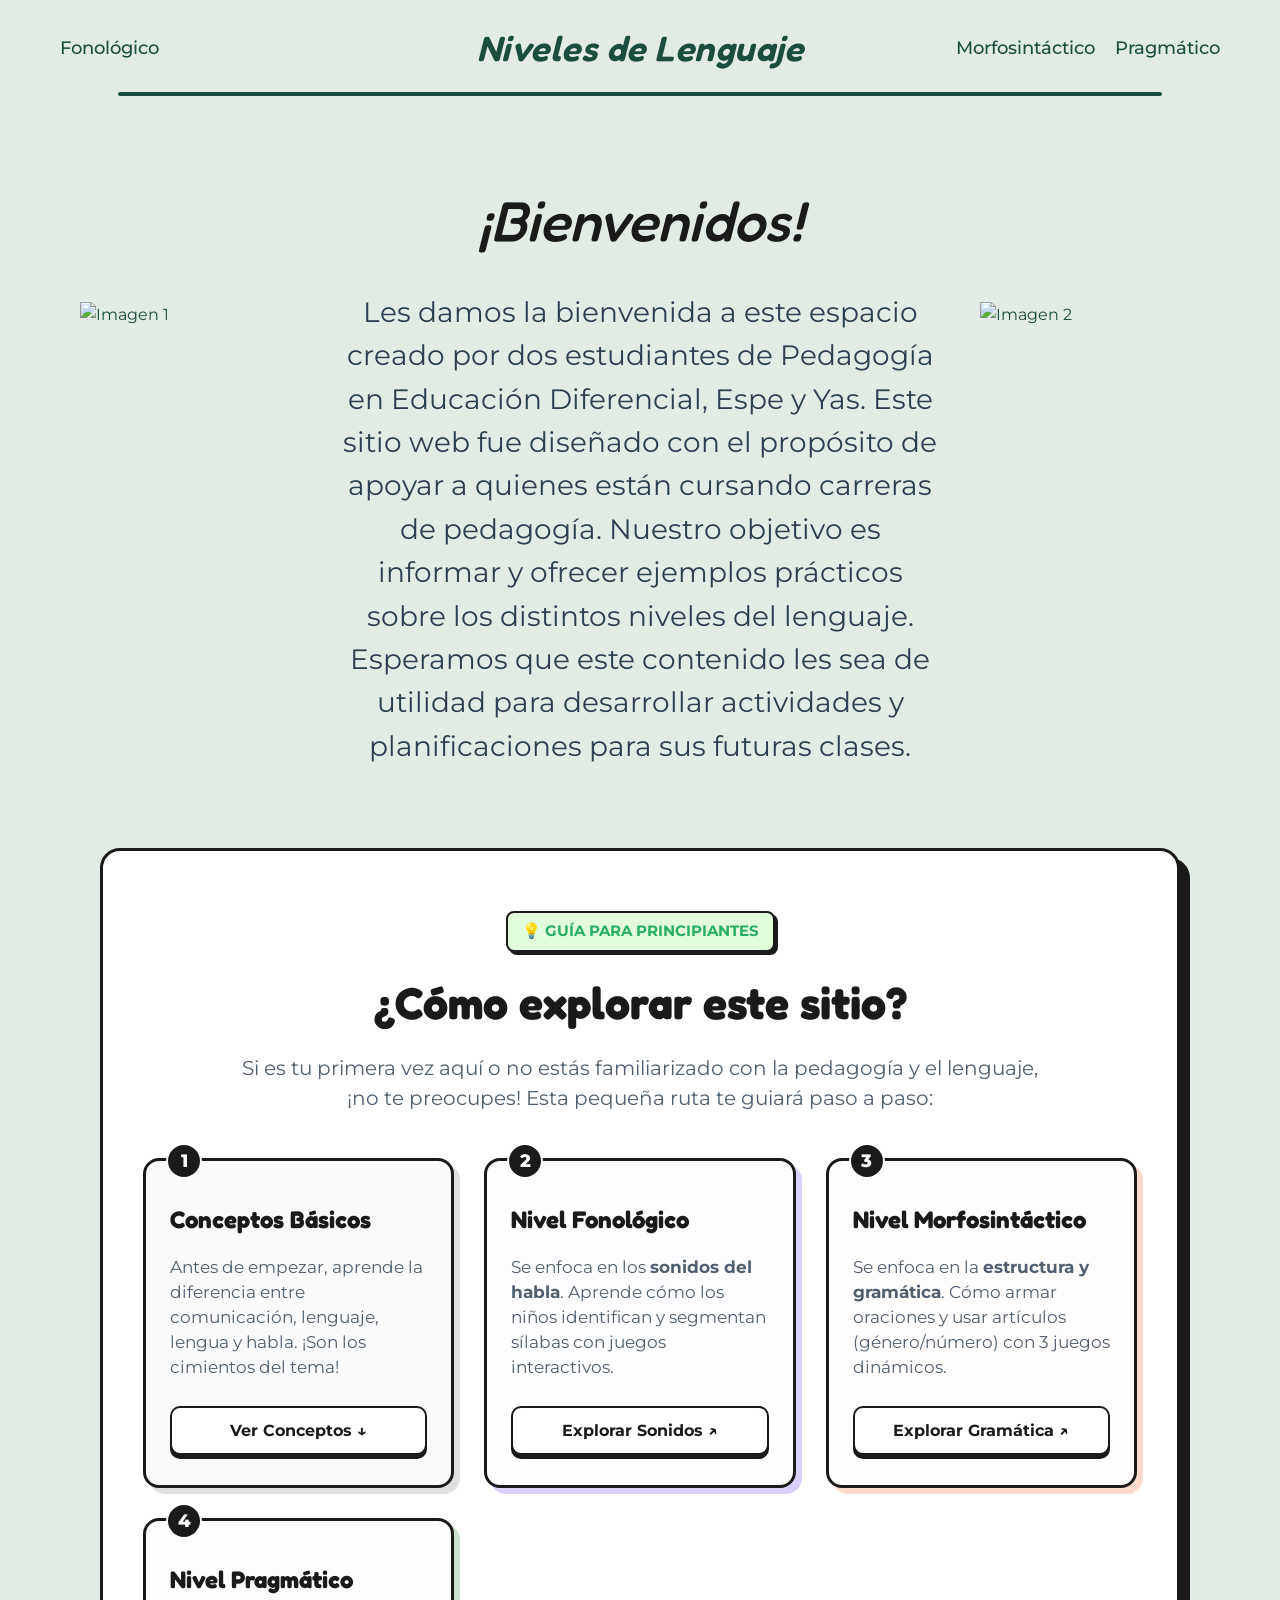
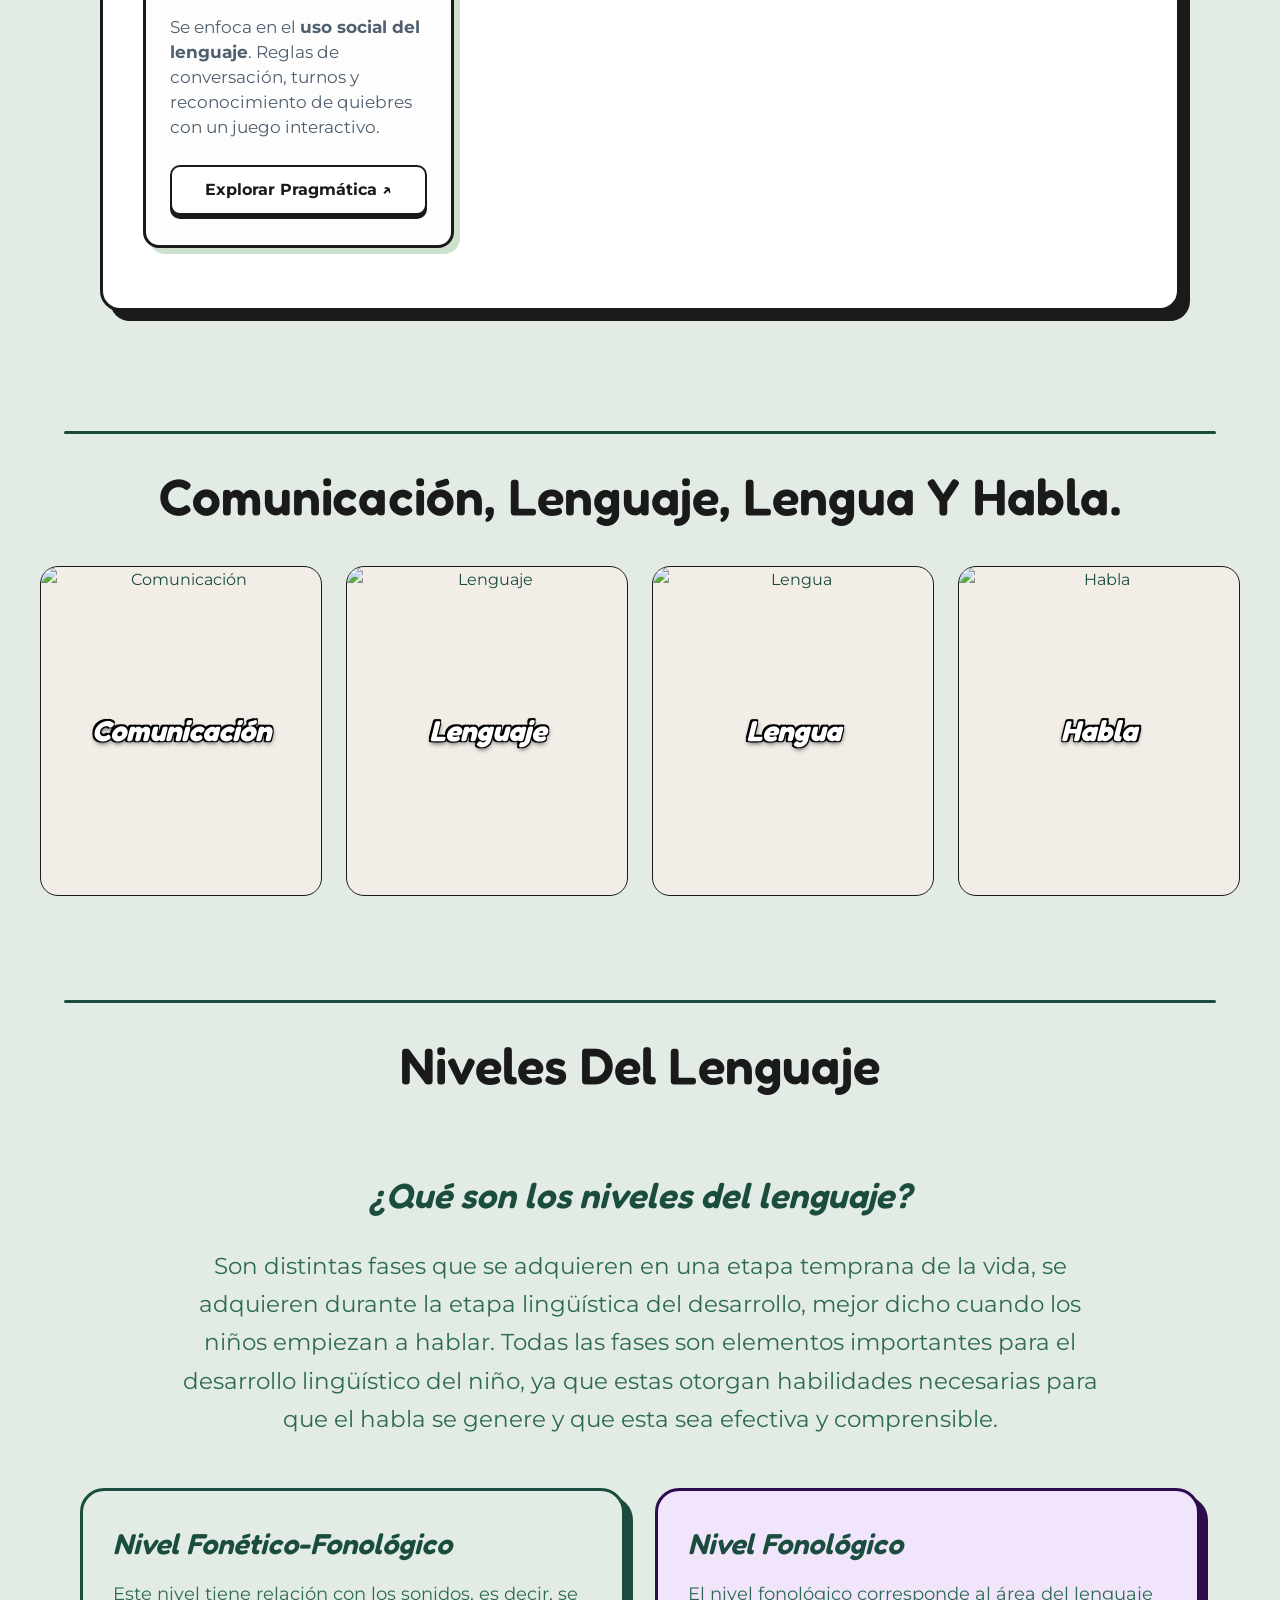
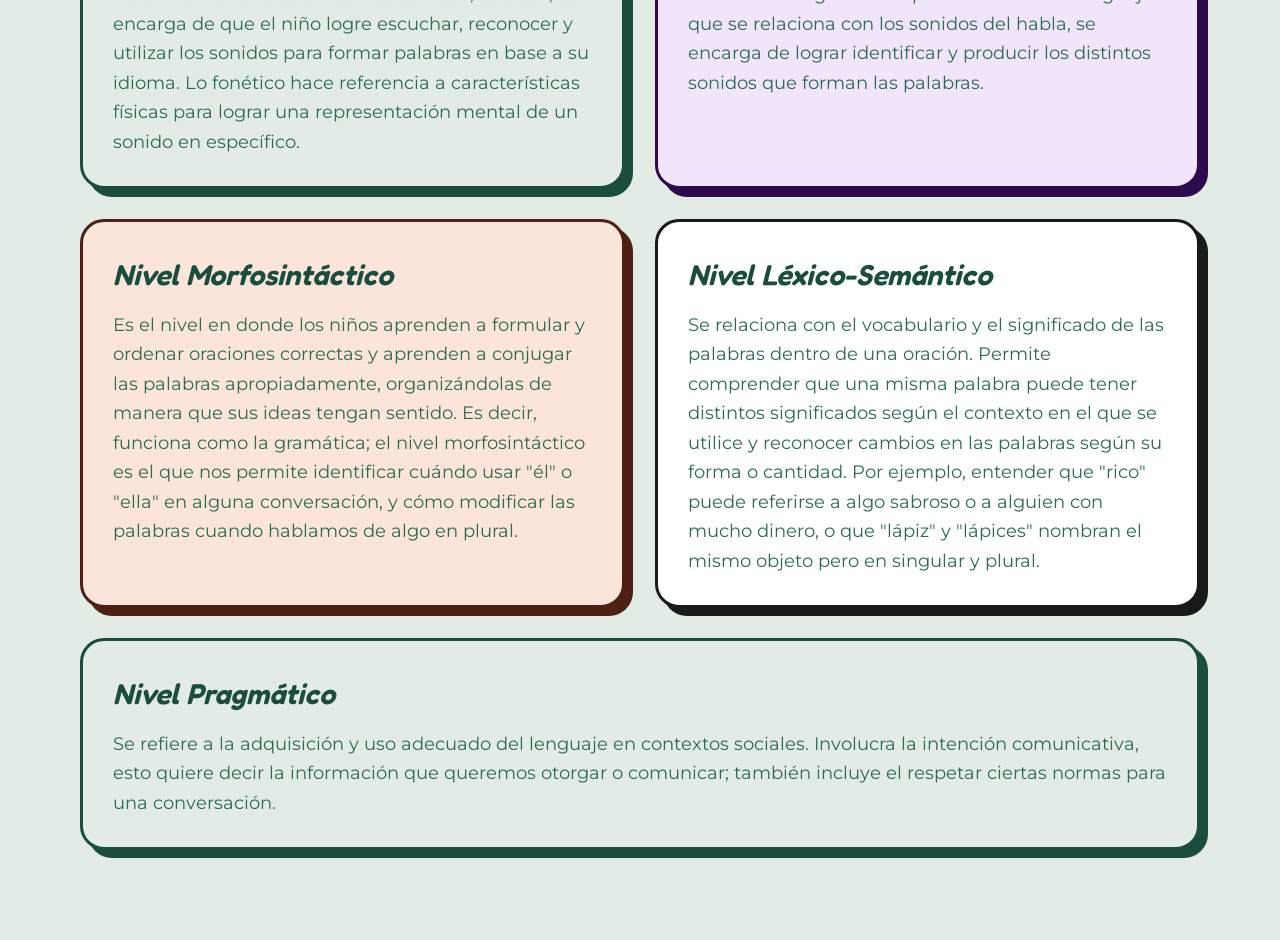
==== commit e1b6b894: "feat: add Nivel Pragmático page with 13 sections, navbar integration, sage green theme, and local ga" ====
--- a/index.html
+++ b/index.html
@@ -13,11 +13,16 @@
     <!-- NAVBAR - APARECE EN TODAS LAS PÁGINAS -->
     <nav class="navbar">
         <div class="navbar-container">
-            <a href="fonologico.html" class="navbar-link">Fonológico</a>
+            <div class="navbar-left-links">
+                <a href="fonologico.html" class="navbar-link">Fonológico</a>
+            </div>
             <a href="index.html" class="navbar-title-link">
                 <h1 class="navbar-title">Niveles de Lenguaje</h1>
             </a>
-            <a href="morfosintactico.html" class="navbar-link">Morfosintáctico</a>
+            <div class="navbar-right-links">
+                <a href="morfosintactico.html" class="navbar-link">Morfosintáctico</a>
+                <a href="pragmatico.html" class="navbar-link">Pragmático</a>
+            </div>
         </div>
         <div class="navbar-line"></div>
     </nav>
@@ -26,7 +31,7 @@
     <main class="main-content">
         <!-- SECCIÓN DE BIENVENIDA -->
         <section class="welcome-section">
-            <img src="img1.png" alt="Imagen 1" class="welcome-image img-left">
+            <img src="img/welcome/img1.png" alt="Imagen 1" class="welcome-image img-left">
 
             <div class="welcome-content">
                 <h2 class="welcome-title">¡Bienvenidos!</h2>
@@ -35,7 +40,7 @@
                 </p>
             </div>
 
-            <img src="img2.png" alt="Imagen 2" class="welcome-image img-right">
+            <img src="img/welcome/img2.png" alt="Imagen 2" class="welcome-image img-right">
         </section>
 
         <!-- GUÍA DE INICIO RÁPIDO (ÍNDICE APTO PARA PRINCIPIANTES) -->
@@ -67,6 +72,13 @@
                     <p class="guide-card-desc">Se enfoca en la <strong>estructura y gramática</strong>. Cómo armar oraciones y usar artículos (género/número) con 3 juegos dinámicos.</p>
                     <a href="morfosintactico.html" class="guide-card-btn">Explorar Gramática ↗</a>
                 </div>
+                <!-- Paso 4 -->
+                <div class="guide-card-item step-4">
+                    <div class="guide-step-num">4</div>
+                    <h3 class="guide-card-title">Nivel Pragmático</h3>
+                    <p class="guide-card-desc">Se enfoca en el <strong>uso social del lenguaje</strong>. Reglas de conversación, turnos y reconocimiento de quiebres con un juego interactivo.</p>
+                    <a href="pragmatico.html" class="guide-card-btn">Explorar Pragmática ↗</a>
+                </div>
             </div>
         </section>
 
@@ -79,7 +91,7 @@
             <article class="topic-card">
                 <div class="topic-card-inner">
                     <div class="topic-card-front">
-                        <img src="img/Tarjetas/ninos-hablando.png" alt="Comunicación" class="topic-card-image">
+                        <img src="img/tarjetas/ninos-hablando.png" alt="Comunicación" class="topic-card-image">
                         <h3 class="topic-card-title">Comunicación</h3>
                     </div>
                     <div class="topic-card-back">
@@ -92,7 +104,7 @@
             <article class="topic-card">
                 <div class="topic-card-inner">
                     <div class="topic-card-front">
-                        <img src="img/Tarjetas/cerebro.png" alt="Lenguaje" class="topic-card-image">
+                        <img src="img/tarjetas/cerebro.png" alt="Lenguaje" class="topic-card-image">
                         <h3 class="topic-card-title">Lenguaje</h3>
                     </div>
                     <div class="topic-card-back">
@@ -105,7 +117,7 @@
             <article class="topic-card">
                 <div class="topic-card-inner">
                     <div class="topic-card-front">
-                        <img src="img/Tarjetas/mundo-con-idiomas.png" alt="Lengua" class="topic-card-image">
+                        <img src="img/tarjetas/mundo-con-idiomas.png" alt="Lengua" class="topic-card-image">
                         <h3 class="topic-card-title">Lengua</h3>
                     </div>
                     <div class="topic-card-back">
@@ -118,7 +130,7 @@
             <article class="topic-card">
                 <div class="topic-card-inner">
                     <div class="topic-card-front">
-                        <img src="img/Tarjetas/anatomia-del-habla.png" alt="Habla" class="topic-card-image">
+                        <img src="img/tarjetas/anatomia-del-habla.png" alt="Habla" class="topic-card-image">
                         <h3 class="topic-card-title">Habla</h3>
                     </div>
                     <div class="topic-card-back">
--- a/styles.css
+++ b/styles.css
@@ -61,14 +61,18 @@
 }
 
 /* Forzar que el título esté perfectamente centrado en el medio de la pantalla */
-.navbar-container > a:nth-of-type(1) {
-    width: 200px;
-    text-align: left;
-}
-
-.navbar-container > a:nth-of-type(3) {
-    width: 200px;
-    text-align: right;
+.navbar-left-links {
+    width: 280px;
+    display: flex;
+    justify-content: flex-start;
+    gap: 20px;
+}
+
+.navbar-right-links {
+    width: 280px;
+    display: flex;
+    justify-content: flex-end;
+    gap: 20px;
 }
 
 .navbar-title-link {
@@ -273,6 +277,15 @@
 .guide-card-item.step-3:hover {
     transform: translate(-3px, -3px);
     box-shadow: 9px 9px 0px #ff6b3b;
+}
+
+.guide-card-item.step-4 {
+    box-shadow: 6px 6px 0px #cde0cd; /* Verde claro */
+    background: #fcfdfc;
+}
+.guide-card-item.step-4:hover {
+    transform: translate(-3px, -3px);
+    box-shadow: 9px 9px 0px #1b4d3e; /* Verde más oscuro tema pragmático */
 }
 
 .guide-step-num {
@@ -2477,9 +2490,9 @@
         padding-bottom: 12px;
     }
 
-    .navbar-container > a:nth-of-type(1),
-    .navbar-container > a:nth-of-type(3) {
-        width: 140px; /* Reducir ancho en tabletas */
+    .navbar-left-links,
+    .navbar-right-links {
+        width: 220px; /* Reducir ancho en tabletas */
     }
 
     .navbar-title {
@@ -2584,6 +2597,288 @@
     }
 }
 
+
+/* ==========================================================================
+   TEMA VERDE SALVIA (Nivel Pragmático)
+   ========================================================================== */
+
+body.green-theme {
+    background-color: #e3ece4;
+    color: #1b4d3e;
+}
+
+body.green-theme .navbar-title,
+body.green-theme .navbar-link {
+    color: #1b4d3e;
+}
+
+body.green-theme .navbar-link::after {
+    background-color: #1b4d3e;
+}
+
+body.green-theme .navbar-line,
+body.green-theme .welcome-separator,
+body.green-theme .level-block.left,
+body.green-theme .level-block.right,
+body.green-theme .level-block.center {
+    background-color: #1b4d3e;
+    border-color: #1b4d3e;
+}
+
+body.green-theme .level-title,
+body.green-theme .levels-subtitle {
+    color: #1b4d3e;
+}
+
+body.green-theme .level-description,
+body.green-theme .levels-text {
+    color: #2d6a52;
+}
+
+body.green-theme .striped-header-container {
+    width: 100%;
+    margin-top: -40px;
+    margin-bottom: 50px;
+    padding: 0;
+}
+
+body.green-theme .striped-header {
+    width: 100%;
+    min-height: 220px;
+    background: repeating-linear-gradient(
+        90deg,
+        #e3ece4,
+        #e3ece4 45px,
+        #ffffff 45px,
+        #ffffff 90px
+    );
+    display: flex;
+    align-items: center;
+    justify-content: center;
+    border-bottom: 4px solid #1b4d3e;
+    padding: 40px 20px;
+    position: relative;
+    box-shadow: inset 0 -10px 20px rgba(27, 77, 62, 0.05);
+}
+
+body.green-theme .striped-header h2 {
+    font-family: 'Montserrat', sans-serif;
+    font-size: clamp(2rem, 8vw, 4.5rem);
+    font-style: italic;
+    font-weight: 700;
+    color: #1b4d3e;
+    text-align: center;
+    margin: 0;
+    letter-spacing: 2px;
+    text-shadow: 
+        -2px -2px 0 #fff,  
+         2px -2px 0 #fff,
+        -2px  2px 0 #fff,
+         2px  2px 0 #fff,
+         0px 4px 10px rgba(27, 77, 62, 0.15);
+}
+
+body.green-theme .activity-card-container {
+    border-color: #1b4d3e;
+    box-shadow: 8px 8px 0px #1b4d3e;
+}
+
+body.green-theme .activity-card-container:hover {
+    transform: translate(-3px, -3px);
+    box-shadow: 11px 11px 0px #1b4d3e;
+}
+
+body.green-theme .game-card {
+    border-color: #1b4d3e;
+    box-shadow: 8px 8px 0px #1b4d3e;
+}
+
+body.green-theme .game-card:hover {
+    transform: translate(-3px, -3px);
+    box-shadow: 11px 11px 0px #1b4d3e;
+}
+
+.dark-green-section {
+    background-color: #1b4d3e;
+    color: #ffffff;
+    padding: 60px 40px;
+}
+
+.dark-green-section .activity-section {
+    max-width: 1200px;
+    margin: 0 auto;
+    margin-bottom: 0;
+}
+
+.dark-green-section .activity-section-title {
+    color: #ffffff;
+    border-bottom-color: rgba(255, 255, 255, 0.25);
+}
+
+.dark-green-section .activity-card-container {
+    background: #1b4d3e;
+    color: #ffffff;
+    border-color: #ffffff;
+    box-shadow: 8px 8px 0px #ffffff;
+}
+
+.dark-green-section .activity-card-container:hover {
+    transform: translate(-3px, -3px);
+    box-shadow: 11px 11px 0px #ffffff;
+}
+
+.dark-green-section .game-card {
+    border-color: #ffffff;
+    box-shadow: 8px 8px 0px #ffffff;
+}
+
+.dark-green-section .game-card:hover {
+    transform: translate(-3px, -3px);
+    box-shadow: 11px 11px 0px #ffffff;
+}
+
+/* --- JUEGO DE REPARACIÓN PRAGMÁTICA (CHAT) --- */
+.mock-pragmatic-game {
+    background: #fdfaf6;
+    border: 2.5px solid #2d0b4e;
+    border-radius: 18px;
+    padding: 20px;
+    display: flex;
+    flex-direction: column;
+    gap: 16px;
+    width: 100%;
+    box-sizing: border-box;
+}
+
+body.green-theme .mock-pragmatic-game {
+    border-color: #1b4d3e;
+}
+
+.pragmatic-chat-container {
+    background-color: #f3ece3;
+    border: 2.5px solid #2d0b4e;
+    border-radius: 12px;
+    padding: 16px;
+    display: flex;
+    flex-direction: column;
+    gap: 12px;
+    min-height: 200px;
+    justify-content: center;
+    position: relative;
+    overflow: hidden;
+}
+
+body.green-theme .pragmatic-chat-container {
+    border-color: #1b4d3e;
+}
+
+.chat-bubble {
+    max-width: 85%;
+    padding: 12px 16px;
+    border-radius: 16px;
+    font-size: 1.05rem;
+    line-height: 1.4;
+    font-weight: 500;
+    position: relative;
+    box-shadow: 0 3px 0 rgba(0,0,0,0.1);
+    border: 2px solid #2d0b4e;
+    box-sizing: border-box;
+}
+
+body.green-theme .chat-bubble {
+    border-color: #1b4d3e;
+}
+
+.chat-bubble.left {
+    align-self: flex-start;
+    background-color: #ffffff;
+    border-bottom-left-radius: 4px;
+    color: #2d0b4e;
+}
+
+body.green-theme .chat-bubble.left {
+    color: #1b4d3e;
+}
+
+.chat-bubble.right {
+    align-self: flex-end;
+    background-color: #e2fcdb;
+    border-bottom-right-radius: 4px;
+    color: #27ae60;
+    border-color: #27ae60;
+}
+
+.chat-bubble-sender {
+    font-size: 0.8rem;
+    font-weight: 700;
+    text-transform: uppercase;
+    margin-bottom: 4px;
+    display: block;
+}
+
+.pragmatic-options-grid {
+    display: flex;
+    flex-direction: column;
+    gap: 10px;
+    width: 100%;
+}
+
+.pragmatic-opt-btn {
+    padding: 14px 16px;
+    border: 2.5px solid #2d0b4e;
+    border-radius: 12px;
+    font-size: 1.05rem;
+    font-weight: 700;
+    cursor: pointer;
+    color: white;
+    text-align: left;
+    transition: all 0.2s;
+    box-shadow: 0 4px 0 #2d0b4e;
+    user-select: none;
+    width: 100%;
+    box-sizing: border-box;
+}
+
+body.green-theme .pragmatic-opt-btn {
+    border-color: #1b4d3e;
+    box-shadow: 0 4px 0 #1b4d3e;
+}
+
+.pragmatic-opt-btn:hover {
+    transform: translateY(-2px);
+    box-shadow: 0 6px 0 #2d0b4e;
+}
+
+body.green-theme .pragmatic-opt-btn:hover {
+    box-shadow: 0 6px 0 #1b4d3e;
+}
+
+.pragmatic-opt-btn:active {
+    transform: translateY(2px);
+    box-shadow: 0 2px 0 #2d0b4e;
+}
+
+body.green-theme .pragmatic-opt-btn:active {
+    box-shadow: 0 2px 0 #1b4d3e;
+}
+
+.pragmatic-opt-btn.blue { background-color: #2f80ed; }
+.pragmatic-opt-btn.red { background-color: #eb5757; }
+.pragmatic-opt-btn.orange { background-color: #f2994a; }
+
+.pragmatic-opt-btn.correct {
+    background-color: #27ae60 !important;
+    border-color: #27ae60 !important;
+    box-shadow: 0 4px 0 #1e7e43 !important;
+}
+
+.pragmatic-opt-btn.incorrect {
+    background-color: #eb5757 !important;
+    border-color: #eb5757 !important;
+    box-shadow: 0 4px 0 #c23b3b !important;
+    animation: shakeAnim 0.4s ease;
+}
+
 /* --- MÓVILES (Hasta 600px) --- */
 @media (max-width: 600px) {
     .navbar {
@@ -2598,11 +2893,12 @@
         padding-bottom: 10px;
     }
 
-    .navbar-container > a:nth-of-type(1),
-    .navbar-container > a:nth-of-type(3) {
+    .navbar-left-links,
+    .navbar-right-links {
         width: auto !important; /* Desactivar anchos fijos en móviles */
-        text-align: center !important;
         order: 2; /* Enlaces abajo */
+        display: flex;
+        gap: 15px;
     }
 
     .navbar-title-link {
@@ -2933,5 +3229,37 @@
     .sequence-illustration {
         height: 70px;
     }
-}
-
+
+    /* Adaptación móvil profunda para Pragmático */
+    body.green-theme .activity-card-container {
+        padding: 20px;
+        border-width: 2.5px;
+        box-shadow: 5px 5px 0px #1b4d3e;
+    }
+    .dark-green-section .activity-card-container {
+        box-shadow: 5px 5px 0px #ffffff;
+    }
+    .dark-green-section {
+        padding: 40px 15px;
+    }
+    body.green-theme .game-card {
+        padding: 20px;
+        border-width: 2.5px;
+        box-shadow: 5px 5px 0px #1b4d3e;
+    }
+    .dark-green-section .game-card {
+        box-shadow: 5px 5px 0px #ffffff;
+    }
+    .mock-pragmatic-game {
+        padding: 16px;
+    }
+    .chat-bubble {
+        font-size: 0.95rem;
+        padding: 10px 14px;
+    }
+    .pragmatic-opt-btn {
+        font-size: 0.95rem;
+        padding: 12px 14px;
+    }
+}
+
